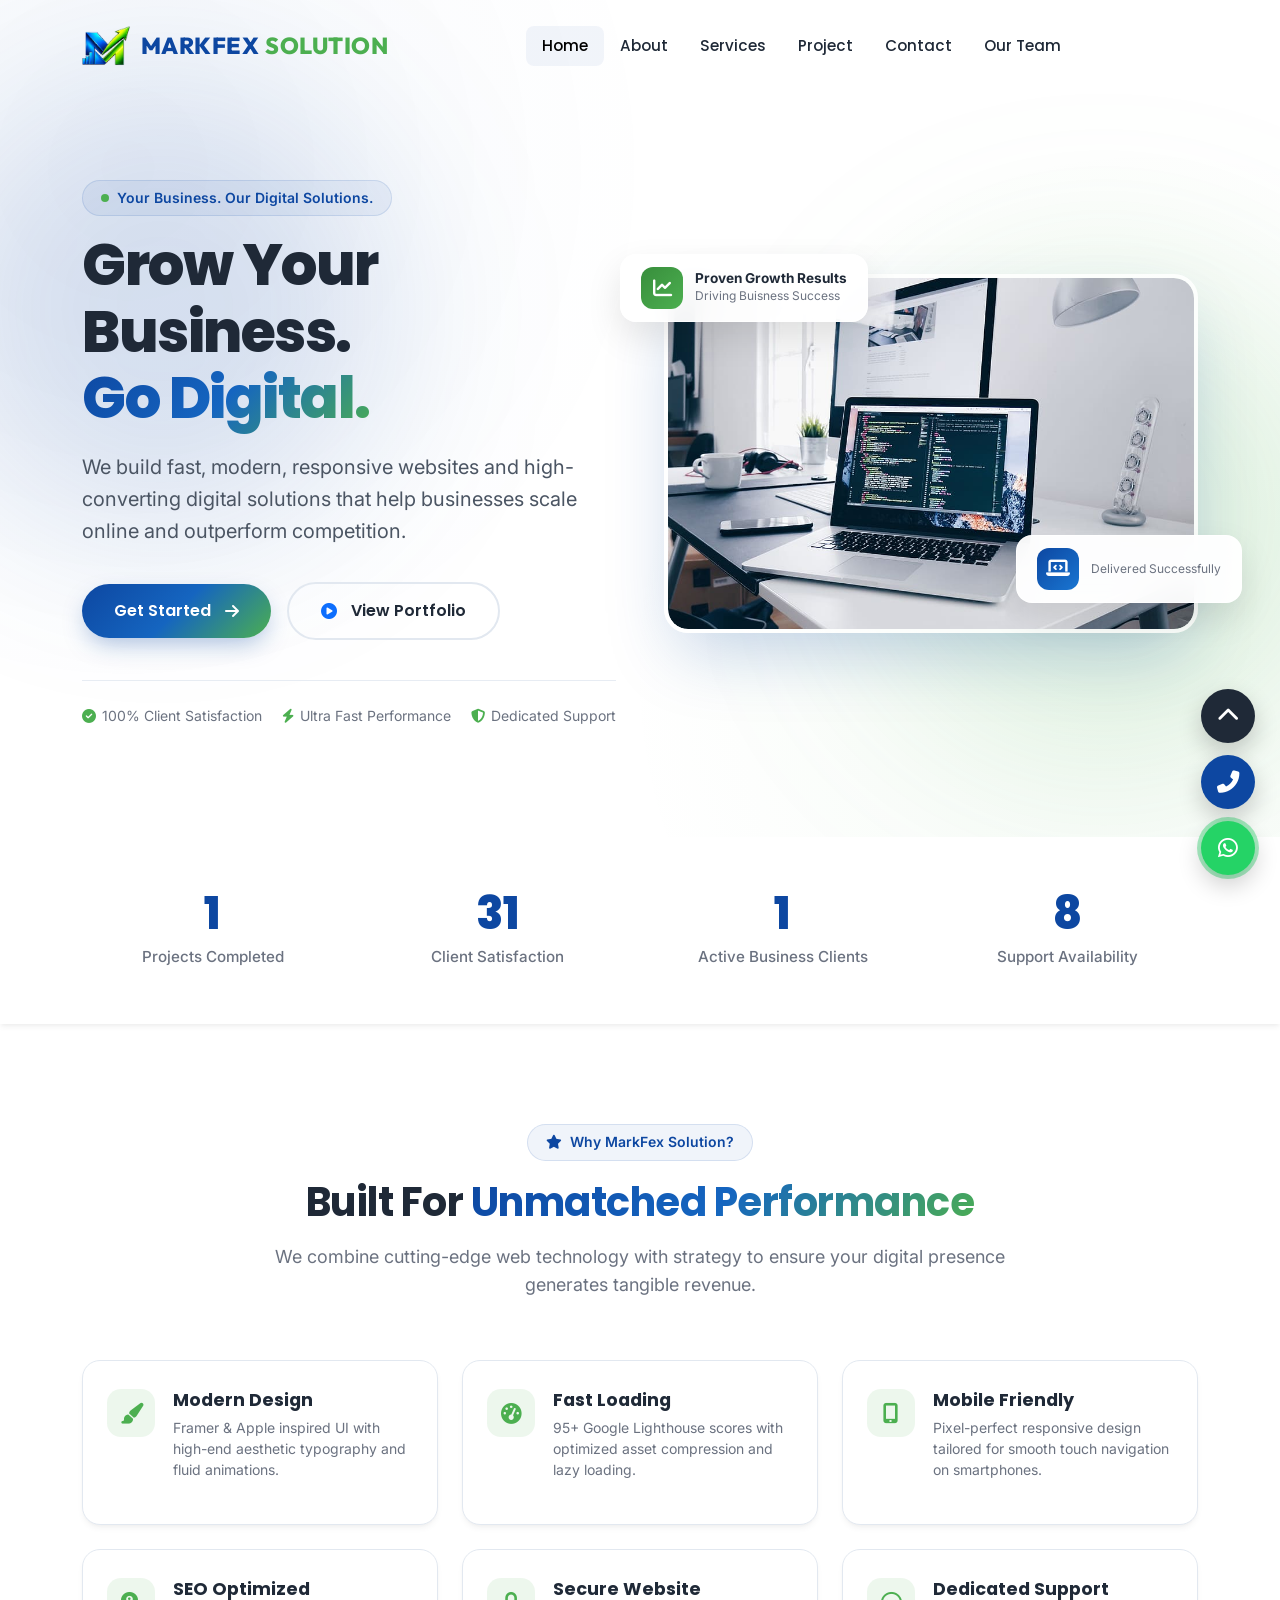
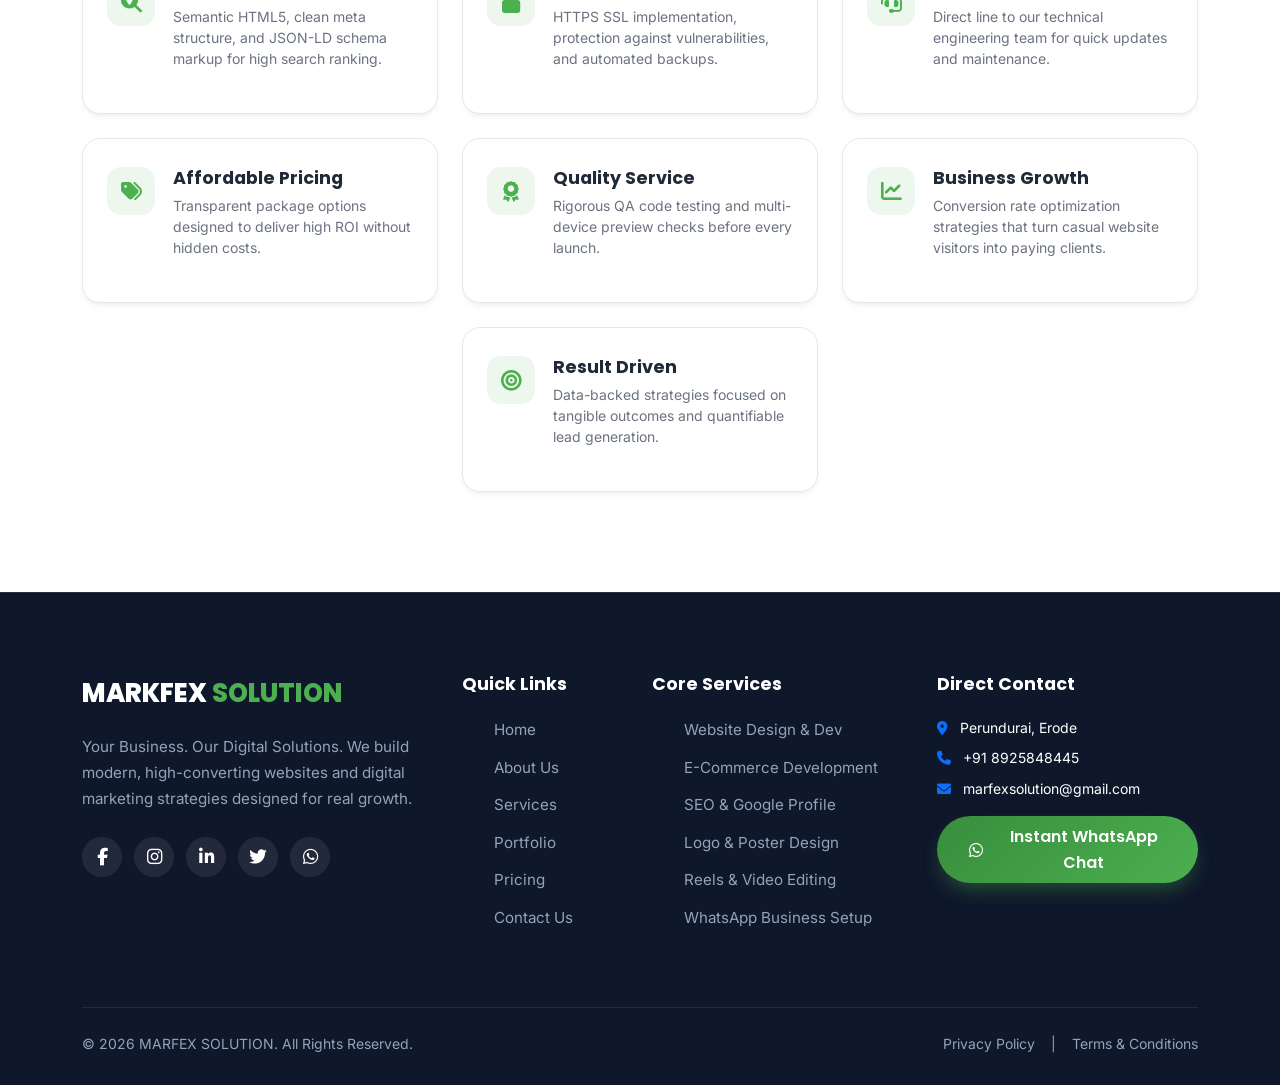
==== index.html @ 76008914 "Update website" ====
<!DOCTYPE html>
<html lang="en">

<head>
  <meta charset="UTF-8">
  <meta name="viewport" content="width=device-width, initial-scale=1.0">
  <title>MARKFEX SOLUTION | Modern Digital Agency & Software Solutions</title>
  <meta name="description"
    content="MARFEX SOLUTION - We build fast, modern, responsive websites, mobile applications, SEO & branding strategies that help businesses grow online.">
  <meta name="keywords"
    content="MARFEX SOLUTION, Digital Agency, Web Design, Web Development, SEO Optimization, Graphic Design, E-Commerce Development">

  <!-- Schema Markup (JSON-LD) -->
  <script type="application/ld+json">
  {
    "@context": "https://schema.org",
    "@type": "ProfessionalService",
    "name": "MARFEX SOLUTION",
    "image": "assets/images/logo.png",
    "@id": "",
    "url": "https://marfexsolution.com",
    "telephone": "+918925848445",
    "priceRange": "$$",
    "address": {
      "@type": "PostalAddress",
      "streetAddress": "Perundurai",
      "addressLocality": "Erode",
      "addressCountry": "IN"
    },
    "openingHoursSpecification": {
      "@type": "OpeningHoursSpecification",
      "dayOfWeek": [
        "Monday", "Tuesday", "Wednesday", "Thursday", "Friday", "Saturday"
      ],
      "opens": "09:00",
      "closes": "19:00"
    },
    "sameAs": [
      "https://facebook.com",
      "https://instagram.com",
      "https://linkedin.com",
      "https://twitter.com"
    ]
  }
  </script>

  <!-- Google Fonts (Poppins & Inter) -->
  <link rel="preconnect" href="https://fonts.googleapis.com">
  <link rel="preconnect" href="https://fonts.gstatic.com" crossorigin>
  <link
    href="https://fonts.googleapis.com/css2?family=Inter:wght@300;400;500;600;700&family=Outfit:wght@500;600;700;800&family=Poppins:wght@500;600;700;800&display=swap"
    rel="stylesheet">

  <!-- Bootstrap 5 CSS -->
  <link href="https://cdn.jsdelivr.net/npm/bootstrap@5.3.2/dist/css/bootstrap.min.css" rel="stylesheet">

  <!-- FontAwesome Icons -->
  <link rel="stylesheet" href="https://cdnjs.cloudflare.com/ajax/libs/font-awesome/6.4.2/css/all.min.css">

  <!-- AOS (Animate On Scroll) CSS -->
  <link href="https://unpkg.com/aos@2.3.1/dist/aos.css" rel="stylesheet">

  <!-- Swiper.js CSS -->
  <link rel="stylesheet" href="https://cdn.jsdelivr.net/npm/swiper@10/swiper-bundle.min.css">

  <!-- Custom Stylesheet -->
  <link rel="stylesheet" href="css/style.css">
</head>

<body>

  <!-- ==================== Page Loading Animation ==================== -->
  <div id="page-loader">
    <div class="loader-orbit orbit-one"></div>
    <div class="loader-orbit orbit-two"></div>
    <div class="loader-center">
      <div class="loader-logo">MARKFEX <span>SOLUTION</span></div>
      <div class="loader-line"></div>
      <p>Building Digital Experiences</p>
    </div>
  </div>

  <!-- ==================== Sticky Navigation Header ==================== -->
  <header class="header-navbar">  
    <div class="container">
      <nav class="navbar navbar-expand-lg navbar-light p-0">
        <a class="navbar-brand" href="index.html">
          <img src="assets/images/logo text.png" alt="MARFEX SOLUTION Logo" class="logo-icon">
                    <span class="brand-text"><span class="brand-marfex">MARKFEX</span> <span class="brand-solution">SOLUTION</span></span>

        </a>

        <button class="navbar-toggler" type="button" data-bs-toggle="collapse" data-bs-target="#navbarContent"
          aria-controls="navbarContent" aria-expanded="false" aria-label="Toggle navigation">
          <div class="navbar-toggler-icon">
            <span></span>
            <span></span>
            <span></span>
          </div>
        </button>

        <div class="collapse navbar-collapse" id="navbarContent">
          <ul class="navbar-nav mx-auto mb-2 mb-lg-0">
            <li class="nav-item"><a class="nav-link active" href="index.html">Home</a></li>
            <li class="nav-item"><a class="nav-link" href="about.html">About</a></li>
            <li class="nav-item"><a class="nav-link" href="services.html">Services</a></li>
            <li class="nav-item"><a class="nav-link" href="Project.html">Project</a></li>
            <li class="nav-item"><a class="nav-link" href="contact.html">Contact</a></li>
            <li class="nav-item"><a class="nav-link" href="team.html">Our Team</a></li>

          </ul>

          
        </div>
      </nav>
    </div>
  </header>

  <!-- ==================== Hero Section ==================== -->
  <section class="hero-section" id="hero">
    <div class="hero-bg-blobs">
      <div class="blob-1"></div>
      <div class="blob-2"></div>
    </div>

    <div class="container">
      <div class="row align-items-center g-5">
        <div class="col-lg-6 hero-content" data-aos="fade-right">
          <div class="badge-pill">
            <span class="pulse-dot"></span>
            Your Business. Our Digital Solutions.
          </div>
          <h1 class="hero-headline">
            Grow Your Business. <br><span class="text-gradient">Go Digital.</span>
          </h1>
          <p class="hero-subtext">
            We build fast, modern, responsive websites and high-converting digital solutions that help businesses scale
            online and outperform competition.
          </p>

          <div class="hero-cta-group">
            <a href="contact.html" class="btn-custom btn-primary-gradient">
              Get Started <i class="fas fa-arrow-right ms-1"></i>
            </a>
            <a href="Project.html" class="btn-custom btn-outline-custom">
              <i class="fas fa-play-circle text-primary me-1"></i> View Portfolio
            </a>
          </div>

          <div class="hero-trust-badges">
            <div class="trust-item">
              <i class="fas fa-check-circle"></i> 100% Client Satisfaction
            </div>
            <div class="trust-item">
              <i class="fas fa-bolt"></i> Ultra Fast Performance
            </div>
            <div class="trust-item">
              <i class="fas fa-shield-alt"></i> Dedicated Support
            </div>
          </div>
        </div>

        <div class="col-lg-6 hero-mockup-wrapper" data-aos="fade-left" data-aos-delay="200">
          <div class="hero-mockup-container">
            <img src="assets/images/hero.jpg" alt="">
          </div>  

          <!-- Floating Badges -->
          <div class="floating-card-badge floating-badge-1">
            <div class="badge-icon-box green">
              <i class="fas fa-chart-line"></i>
            </div>
            <div>
              <div class="badge-text-title">Proven Growth Results</div>
              <div class="badge-text-sub">Driving Buisness Success</div>
            </div>
          </div>

          <div class="floating-card-badge floating-badge-2">
            <div class="badge-icon-box blue">
              <i class="fas fa-laptop-code"></i>
            </div>
            <div>
              <div class="badge-text-sub">Delivered Successfully</div>
            </div>
          </div>
        </div>
      </div>
    </div>


  </section>

  <!-- ==================== Stat Counters Bar ==================== -->
  <section class="stats-banner-section" id="stats">
    <div class="container">
      <div class="row g-4">
        <div class="col-6 col-md-3">
          <div class="stat-box">
            <div class="stat-number counter-number" data-target="2" data-suffix="+">0</div>
            <div class="stat-label">Projects Completed</div>
          </div>
        </div>
        <div class="col-6 col-md-3">
          <div class="stat-box">
            <div class="stat-number counter-number" data-target="100" data-suffix="%">0</div>
            <div class="stat-label">Client Satisfaction</div>
          </div>
        </div>
        <div class="col-6 col-md-3">
          <div class="stat-box">
            <div class="stat-number counter-number" data-target="2" data-suffix="+">0</div>
            <div class="stat-label">Active Business Clients</div>
          </div>
        </div>
        <div class="col-6 col-md-3">
          <div class="stat-box">
            <div class="stat-number counter-number" data-target="24" data-suffix="/7">0</div>
            <div class="stat-label">Support Availability</div>
          </div>
        </div>
      </div>
    </div>
  </section>

  <!-- ==================== Why Choose Us Section ==================== -->
  <section class="section-padding" id="why-choose-us">
    <div class="container">
      <div class="section-title-wrapper" data-aos="fade-up">
        <div class="badge-pill"><i class="fas fa-star"></i> Why MarkFex Solution?</div>
        <h2 class="section-heading">Built For <span class="text-gradient">Unmatched Performance</span></h2>
        <p class="section-subheading">We combine cutting-edge web technology with strategy to ensure your digital
          presence generates tangible revenue.</p>
      </div>

      <div class="row g-4">
        <!-- Feature 1 -->
        <div class="col-md-6 col-lg-4" data-aos="fade-up">
          <div class="feature-card">
            <div class="feature-icon"><i class="fas fa-paint-brush"></i></div>
            <div>
              <h4 class="feature-title">Modern Design</h4>
              <p class="feature-desc">Framer & Apple inspired UI with high-end aesthetic typography and fluid
                animations.</p>
            </div>
          </div>
        </div>

        <!-- Feature 2 -->
        <div class="col-md-6 col-lg-4" data-aos="fade-up" data-aos-delay="50">
          <div class="feature-card">
            <div class="feature-icon"><i class="fas fa-tachometer-alt"></i></div>
            <div>
              <h4 class="feature-title">Fast Loading</h4>
              <p class="feature-desc">95+ Google Lighthouse scores with optimized asset compression and lazy loading.
              </p>
            </div>
          </div>
        </div>

        <!-- Feature 3 -->
        <div class="col-md-6 col-lg-4" data-aos="fade-up" data-aos-delay="100">
          <div class="feature-card">
            <div class="feature-icon"><i class="fas fa-mobile-alt"></i></div>
            <div>
              <h4 class="feature-title">Mobile Friendly</h4>
              <p class="feature-desc">Pixel-perfect responsive design tailored for smooth touch navigation on
                smartphones.</p>
            </div>
          </div>
        </div>

        <!-- Feature 4 -->
        <div class="col-md-6 col-lg-4" data-aos="fade-up">
          <div class="feature-card">
            <div class="feature-icon"><i class="fas fa-search-location"></i></div>
            <div>
              <h4 class="feature-title">SEO Optimized</h4>
              <p class="feature-desc">Semantic HTML5, clean meta structure, and JSON-LD schema markup for high search
                ranking.</p>
            </div>
          </div>
        </div>

        <!-- Feature 5 -->
        <div class="col-md-6 col-lg-4" data-aos="fade-up" data-aos-delay="50">
          <div class="feature-card">
            <div class="feature-icon"><i class="fas fa-lock"></i></div>
            <div>
              <h4 class="feature-title">Secure Website</h4>
              <p class="feature-desc">HTTPS SSL implementation, protection against vulnerabilities, and automated
                backups.</p>
            </div>
          </div>
        </div>

        <!-- Feature 6 -->
        <div class="col-md-6 col-lg-4" data-aos="fade-up" data-aos-delay="100">
          <div class="feature-card">
            <div class="feature-icon"><i class="fas fa-headset"></i></div>
            <div>
              <h4 class="feature-title">Dedicated Support</h4>
              <p class="feature-desc">Direct line to our technical engineering team for quick updates and maintenance.
              </p>
            </div>
          </div>
        </div>

        <!-- Feature 7 -->
        <div class="col-md-6 col-lg-4" data-aos="fade-up">
          <div class="feature-card">
            <div class="feature-icon"><i class="fas fa-tags"></i></div>
            <div>
              <h4 class="feature-title">Affordable Pricing</h4>
              <p class="feature-desc">Transparent package options designed to deliver high ROI without hidden costs.</p>
            </div>
          </div>
        </div>

        <!-- Feature 8 -->
        <div class="col-md-6 col-lg-4" data-aos="fade-up" data-aos-delay="50">
          <div class="feature-card">
            <div class="feature-icon"><i class="fas fa-award"></i></div>
            <div>
              <h4 class="feature-title">Quality Service</h4>
              <p class="feature-desc">Rigorous QA code testing and multi-device preview checks before every launch.</p>
            </div>
          </div>
        </div>

        <!-- Feature 9 -->
        <div class="col-md-6 col-lg-4" data-aos="fade-up" data-aos-delay="100">
          <div class="feature-card">
            <div class="feature-icon"><i class="fas fa-chart-line"></i></div>
            <div>
              <h4 class="feature-title">Business Growth</h4>
              <p class="feature-desc">Conversion rate optimization strategies that turn casual website visitors into
                paying clients.</p>
            </div>
          </div>
        </div>

        <!-- Feature 10 -->
        <div class="col-md-6 col-lg-4 mx-auto" data-aos="fade-up">
          <div class="feature-card">
            <div class="feature-icon"><i class="fas fa-bullseye"></i></div>
            <div>
              <h4 class="feature-title">Result Driven</h4>
              <p class="feature-desc">Data-backed strategies focused on tangible outcomes and quantifiable lead
                generation.</p>
            </div>
          </div>
        </div>
      </div>
    </div>
  </section>

  

   
    </div>
  </section>

  <!-- ==================== Footer ==================== -->
  <footer class="footer-section">
    <div class="container">
      <div class="row g-4">
        <!-- Col 1 -->
        <div class="col-lg-4">
          <div class="footer-brand">
            <div class="footer-brand-title">MARKFEX <span>SOLUTION</span></div>
          </div>
          <p class="footer-text">Your Business. Our Digital Solutions. We build modern, high-converting websites and
            digital marketing strategies designed for real growth.</p>
          <div class="social-links">
            <a href="#" class="social-btn"><i class="fab fa-facebook-f"></i></a>
            <a href="#" class="social-btn"><i class="fab fa-instagram"></i></a>
            <a href="#" class="social-btn"><i class="fab fa-linkedin-in"></i></a>
            <a href="#" class="social-btn"><i class="fab fa-twitter"></i></a>
            <a href="javascript:void(0)" onclick="sendWhatsAppMessage()" class="social-btn"><i
                class="fab fa-whatsapp"></i></a>
          </div>
        </div>

        <!-- Col 2 -->
        <div class="col-6 col-lg-2">
          <h4 class="footer-heading">Quick Links</h4>
          <ul class="footer-links-list">
            <li><a href="index.html">Home</a></li>
            <li><a href="about.html">About Us</a></li>
            <li><a href="services.html">Services</a></li>
            <li><a href="portfolio.html">Portfolio</a></li>
            <li><a href="pricing.html">Pricing</a></li>
            <li><a href="contact.html">Contact Us</a></li>
          </ul>
        </div>

        <!-- Col 3 -->
        <div class="col-6 col-lg-3">
          <h4 class="footer-heading">Core Services</h4>
          <ul class="footer-links-list">
            <li><a href="services.html">Website Design & Dev</a></li>
            <li><a href="services.html">E-Commerce Development</a></li>
            <li><a href="services.html">SEO & Google Profile</a></li>
            <li><a href="services.html">Logo & Poster Design</a></li>
            <li><a href="services.html">Reels & Video Editing</a></li>
            <li><a href="services.html">WhatsApp Business Setup</a></li>
          </ul>
        </div>

        <!-- Col 4 -->
        <div class="col-lg-3">
          <h4 class="footer-heading">Direct Contact</h4>
          <p class="small text-white mb-2"><i class="fas fa-map-marker-alt text-primary me-2"></i> Perundurai, Erode</p>
          <p class="small text-white mb-2"><i class="fas fa-phone text-primary me-2"></i> +91 8925848445</p>
          <p class="small text-white mb-3"><i class="fas fa-envelope text-primary me-2"></i> marfexsolution@gmail.com</p>
          <button onclick="sendWhatsAppMessage()" class="btn-custom btn-whatsapp w-100 py-2 font-size-sm">
            <i class="fab fa-whatsapp me-2"></i> Instant WhatsApp Chat
          </button>
        </div>
      </div>

      <div class="footer-bottom">
        <div>&copy; 2026 MARFEX SOLUTION. All Rights Reserved.</div>
        <div class="d-flex gap-3">
          <a href="privacy.html">Privacy Policy</a>
          <span>|</span>
          <a href="terms.html">Terms & Conditions</a>
        </div>
      </div>
    </div>
  </footer>

  <!-- ==================== Floating Action Widgets ==================== -->
  <div class="floating-widgets">
    <!-- Scroll to top -->
    <div class="float-btn scroll-top-btn" id="scrollTopBtn" title="Scroll to Top">
      <i class="fas fa-chevron-up"></i>
    </div>
    <!-- Direct Call -->
    <a href="tel:+918925848445" class="float-btn float-btn-call" title="Call Us Directly">
      <i class="fas fa-phone-alt"></i>
    </a>
    <!-- WhatsApp Floating Button -->
    <div onclick="sendWhatsAppMessage()" class="float-btn float-btn-whatsapp" title="Chat on WhatsApp">
      <i class="fab fa-whatsapp"></i>
    </div>
  </div>

  <!-- Scripts -->
  <script src="https://cdn.jsdelivr.net/npm/bootstrap@5.3.2/dist/js/bootstrap.bundle.min.js"></script>
  <script src="https://unpkg.com/aos@2.3.1/dist/aos.js"></script>
  <script src="https://cdn.jsdelivr.net/npm/swiper@10/swiper-bundle.min.js"></script>
  <script src="js/main.js"></script>
</body>

</html>
---- css/style.css ----
/* ==========================================================================
   MARFEX SOLUTION - Modern Digital Agency Stylesheet
   Inspired by Apple + Stripe + Framer Design Aesthetics
   ========================================================================== */

/* --------------------------------------------------------------------------
   1. Design System & CSS Variables
   -------------------------------------------------------------------------- */
:root {
  --primary-blue: #0D47A1;
  --secondary-blue: #1565C0;
  --primary-green: #4CAF50;
  --dark-text: #1F2937;
  --body-text: #4B5563;
  --light-text: #6B7280;
  --bg-white: #FFFFFF;
  --bg-light: #F8FAFC;
  --bg-card: #FFFFFF;
  --border-color: #E2E8F0;
  
  /* Gradients */
  --primary-gradient: linear-gradient(135deg, #0D47A1 0%, #1565C0 50%, #4CAF50 100%);
  --green-gradient: linear-gradient(135deg, #388E3C 0%, #4CAF50 100%);
  --blue-gradient: linear-gradient(135deg, #0D47A1 0%, #1976D2 100%);
  --hero-glow-1: rgba(13, 71, 161, 0.15);
  --hero-glow-2: rgba(76, 175, 80, 0.15);

  /* Shadows */
  --shadow-sm: 0 4px 6px -1px rgba(0, 0, 0, 0.05), 0 2px 4px -1px rgba(0, 0, 0, 0.03);
  --shadow-md: 0 10px 25px -5px rgba(13, 71, 161, 0.08), 0 8px 10px -6px rgba(0, 0, 0, 0.04);
  --shadow-lg: 0 20px 40px -15px rgba(13, 71, 161, 0.12);
  --shadow-hover: 0 25px 50px -12px rgba(13, 71, 161, 0.22);
  --shadow-glow: 0 0 30px rgba(76, 175, 80, 0.3);

  /* Typography */
  --font-heading: 'Poppins', sans-serif;
  --font-body: 'Inter', sans-serif;

  /* Transitions */
  --transition-fast: 0.2s cubic-bezier(0.4, 0, 0.2, 1);
  --transition-normal: 0.35s cubic-bezier(0.16, 1, 0.3, 1);
  --transition-bounce: 0.5s cubic-bezier(0.68, -0.6, 0.32, 1.6);
}

/* --------------------------------------------------------------------------
   2. Reset & General Setup
   -------------------------------------------------------------------------- */
*, *::before, *::after {
  box-sizing: border-box;
  margin: 0;
  padding: 0;
}

html {
  scroll-behavior: smooth;
  font-size: 16px;
  overflow-x: hidden;
}

body {
  font-family: var(--font-body);
  color: var(--body-text);
  background-color: var(--bg-white);
  line-height: 1.6;
  -webkit-font-smoothing: antialiased;
  -moz-osx-font-smoothing: grayscale;
  overflow-x: hidden;
}

h1, h2, h3, h4, h5, h6 {
  font-family: var(--font-heading);
  color: var(--dark-text);
  font-weight: 700;
  line-height: 1.25;
}

a {
  text-decoration: none;
  color: inherit;
  transition: var(--transition-fast);
}

ul {
  list-style: none;
}

img {
  max-width: 100%;
  height: auto;
  display: block;
}

/* Custom Scrollbar */
::-webkit-scrollbar {
  width: 10px;
}
::-webkit-scrollbar-track {
  background: #F1F5F9;
}
::-webkit-scrollbar-thumb {
  background: #CBD5E1;
  border-radius: 5px;
}
::-webkit-scrollbar-thumb:hover {
  background: var(--secondary-blue);
}

/* Selection */
::selection {
  background-color: rgba(76, 175, 80, 0.25);
  color: var(--primary-blue);
}

/* --------------------------------------------------------------------------
   3. Page Loader Screen
   -------------------------------------------------------------------------- */
#page-loader {
  position: fixed;
  inset: 0;
  background: #FFFFFF;
  z-index: 999999;
  display: flex;
  flex-direction: column;
  align-items: center;
  justify-content: center;
  transition: opacity 0.5s ease, visibility 0.5s ease;
  animation: loaderAutoHide 0.5s ease 0.9s forwards;
}

#page-loader.loaded {
  opacity: 0;
  visibility: hidden;
  pointer-events: none;
}

#page-loader .loader-center {
  position: relative;
  z-index: 3;
  text-align: center;
}

#page-loader .loader-logo {
  font-family: "Outfit", sans-serif;
  font-size: 32px;
  font-weight: 800;
  letter-spacing: -1px;
  margin-top: 0;
  color: var(--primary-blue);
  background: none;
  -webkit-text-fill-color: initial;
}

#page-loader .loader-logo span {
  margin-left: 7px;
  color: var(--primary-green);
}

#page-loader .loader-line {
  width: 150px;
  height: 3px;
  margin: 18px auto;
  background: linear-gradient(90deg, #16a765, #2563eb, #16a765);
  animation: loaderLine 1.5s infinite;
}

#page-loader .loader-center p {
  margin: 0;
  font-size: 12px;
  color: #667085;
  letter-spacing: 2px;
  text-transform: uppercase;
}

#page-loader .loader-orbit {
  position: absolute;
  border: 1px solid rgba(22, 167, 101, 0.15);
  border-radius: 50%;
}

#page-loader .orbit-one {
  width: 300px;
  height: 300px;
  animation: orbit 8s linear infinite;
}

#page-loader .orbit-two {
  width: 450px;
  height: 450px;
  border-color: rgba(37, 99, 235, 0.1);
  animation: orbit 12s linear infinite reverse;
}

@keyframes loaderLine {
  0%, 100% { transform: scaleX(0); }
  50% { transform: scaleX(1); }
}

@keyframes orbit {
  from { transform: rotate(0deg); }
  to { transform: rotate(360deg); }
}

@keyframes loaderAutoHide {
  from { opacity: 1; visibility: visible; }
  to { opacity: 0; visibility: hidden; pointer-events: none; }
}

.loader-spinner {
  width: 60px;
  height: 60px;
  border: 4px solid rgba(13, 71, 161, 0.1);
  border-left-color: var(--primary-blue);
  border-right-color: var(--primary-green);
  border-radius: 50%;
  animation: spin 1s linear infinite;
}

.loader-logo {
  font-family: var(--font-heading);
  font-weight: 800;
  font-size: 1.5rem;
  margin-top: 15px;
  background: var(--primary-gradient);
  -webkit-background-clip: text;
  -webkit-text-fill-color: transparent;
  letter-spacing: 1px;
}

@keyframes spin {
  to { transform: rotate(360deg); }
}

/* --------------------------------------------------------------------------
   4. Typography & Utility Classes
   -------------------------------------------------------------------------- */
.text-gradient {
  background: var(--primary-gradient);
  -webkit-background-clip: text;
  -webkit-text-fill-color: transparent;
}

.bg-gradient-primary {
  background: var(--primary-gradient);
}

.bg-gradient-green {
  background: var(--green-gradient);
}

.bg-light-gray {
  background-color: var(--bg-light);
}

.section-padding {
  padding: 100px 0;
}

.section-title-wrapper {
  text-align: center;
  max-width: 750px;
  margin: 0 auto 60px auto;
}

.badge-pill {
  display: inline-flex;
  align-items: center;
  gap: 8px;
  padding: 6px 18px;
  border-radius: 50px;
  font-size: 0.875rem;
  font-weight: 600;
  background: rgba(13, 71, 161, 0.06);
  color: var(--primary-blue);
  border: 1px solid rgba(13, 71, 161, 0.12);
  margin-bottom: 16px;
}

.badge-pill .pulse-dot {
  width: 8px;
  height: 8px;
  background-color: var(--primary-green);
  border-radius: 50%;
  box-shadow: 0 0 0 0 rgba(76, 175, 80, 0.7);
  animation: pulseDot 1.8s infinite;
}

@keyframes pulseDot {
  0% { transform: scale(0.95); box-shadow: 0 0 0 0 rgba(76, 175, 80, 0.7); }
  70% { transform: scale(1); box-shadow: 0 0 0 8px rgba(76, 175, 80, 0); }
  100% { transform: scale(0.95); box-shadow: 0 0 0 0 rgba(76, 175, 80, 0); }
}

.section-heading {
  font-size: 2.5rem;
  letter-spacing: -0.5px;
  margin-bottom: 16px;
}

@media (max-width: 768px) {
  .section-heading {
    font-size: 2rem;
  }
  .section-padding {
    padding: 65px 0;
  }
}

.section-subheading {
  font-size: 1.125rem;
  color: var(--light-text);
  font-weight: 400;
}

/* Glassmorphic Card */
.glass-card {
  background: rgba(255, 255, 255, 0.85);
  backdrop-filter: blur(16px);
  -webkit-backdrop-filter: blur(16px);
  border: 1px solid rgba(255, 255, 255, 0.6);
  border-radius: 20px;
  box-shadow: var(--shadow-md);
}

/* Buttons System */
.btn-custom {
  display: inline-flex;
  align-items: center;
  justify-content: center;
  gap: 10px;
  padding: 14px 32px;
  border-radius: 50px;
  font-family: var(--font-heading);
  font-weight: 600;
  font-size: 1rem;
  cursor: pointer;
  border: none;
  outline: none;
  transition: var(--transition-normal);
  position: relative;
  overflow: hidden;
  z-index: 1;
}

.btn-primary-gradient {
  background: var(--primary-gradient);
  color: #FFFFFF;
  box-shadow: 0 10px 25px -5px rgba(13, 71, 161, 0.35);
}

.btn-primary-gradient:hover {
  color: #FFFFFF;
  transform: translateY(-3px);
  box-shadow: 0 15px 35px -5px rgba(13, 71, 161, 0.45);
}

.btn-outline-custom {
  background: transparent;
  color: var(--dark-text);
  border: 2px solid var(--border-color);
}

.btn-outline-custom:hover {
  border-color: var(--primary-blue);
  color: var(--primary-blue);
  transform: translateY(-3px);
  background: rgba(13, 71, 161, 0.03);
}

.btn-whatsapp {
  background: var(--green-gradient);
  color: #FFFFFF;
  box-shadow: 0 10px 20px -5px rgba(76, 175, 80, 0.4);
}

.btn-whatsapp:hover {
  color: #FFFFFF;
  transform: translateY(-3px);
  box-shadow: 0 15px 30px -5px rgba(76, 175, 80, 0.5);
}

/* --------------------------------------------------------------------------
   5. Header & Navigation
   -------------------------------------------------------------------------- */
.header-navbar {
  position: fixed;
  top: 0;
  left: 0;
  right: 0;
  z-index: 1000;
  padding: 20px 0;
  transition: all 0.4s ease;
}

.header-navbar.scrolled {
  padding: 12px 0;
  background: rgba(255, 255, 255, 0.92);
  backdrop-filter: blur(20px);
  -webkit-backdrop-filter: blur(20px);
  box-shadow: 0 10px 30px -10px rgba(0, 0, 0, 0.08);
  border-bottom: 1px solid rgba(226, 232, 240, 0.8);
}

.navbar-brand {
  display: inline-flex;
  align-items: center;
  gap: 10px;
  text-decoration: none;
}

.navbar-brand .logo-icon {
  height: 42px;
  width: auto;
  object-fit: contain;
  display: block;
}

.navbar-brand .logo-text {
  height: 28px;
  width: auto;
  max-width: 240px;
  object-fit: contain;
  display: block;
}

.navbar-brand img {
  height: 40px;
  width: auto;
  object-fit: contain;
}

.brand-text {
  font-family: 'Outfit', sans-serif;
  font-weight: 800;
  font-size: 1.45rem;
  color: var(--primary-blue);
  letter-spacing: 0.5px;
  display: inline-flex;
  align-items: center;
  gap: 6px;
}

.brand-text img {
  height: 28px;
  width: auto;
  object-fit: contain;
}

.brand-marfex {
  color: var(--primary-blue);
}

.brand-solution {
  color: var(--primary-green);
}

.nav-link {
  font-family: var(--font-heading);
  font-weight: 500;
  font-size: 0.95rem;
  color: var(--dark-text);
  padding: 8px 16px !important;
  border-radius: 8px;
  transition: var(--transition-fast);
}

.nav-link:hover, .nav-link.active {
  color: var(--primary-blue);
  background: rgba(13, 71, 161, 0.05);
}

.nav-whatsapp-btn {
  padding: 10px 22px;
  font-size: 0.9rem;
}

/* Mobile Toggler Styling */
.navbar-toggler {
  border: none;
  padding: 6px;
  border-radius: 8px;
  box-shadow: none !important;
}

.navbar-toggler:focus {
  outline: none;
}

.navbar-toggler-icon {
  width: 28px;
  height: 20px;
  position: relative;
  display: inline-block;
}

.navbar-toggler-icon span {
  position: absolute;
  height: 3px;
  width: 100%;
  background: var(--dark-text);
  border-radius: 3px;
  transition: 0.3s;
}

.navbar-toggler-icon span:nth-child(1) { top: 0; }
.navbar-toggler-icon span:nth-child(2) { top: 8.5px; }
.navbar-toggler-icon span:nth-child(3) { top: 17px; }

/* --------------------------------------------------------------------------
   6. Hero Section
   -------------------------------------------------------------------------- */
.hero-section {
  position: relative;
  padding: 180px 0 110px 0;
  overflow: hidden;
  background: radial-gradient(circle at 10% 20%, rgba(13, 71, 161, 0.04) 0%, transparent 40%),
              radial-gradient(circle at 90% 80%, rgba(76, 175, 80, 0.05) 0%, transparent 40%);
}

.hero-bg-blobs {
  position: absolute;
  inset: 0;
  pointer-events: none;
  z-index: 0;
}

.blob-1 {
  position: absolute;
  top: 10%;
  left: -5%;
  width: 450px;
  height: 450px;
  background: var(--hero-glow-1);
  filter: blur(90px);
  border-radius: 50%;
  animation: floatBlob 10s infinite ease-in-out alternate;
}

.blob-2 {
  position: absolute;
  bottom: 10%;
  right: -5%;
  width: 480px;
  height: 480px;
  background: var(--hero-glow-2);
  filter: blur(95px);
  border-radius: 50%;
  animation: floatBlob 12s infinite ease-in-out alternate-reverse;
}

@keyframes floatBlob {
  0% { transform: translate(0, 0) scale(1); }
  100% { transform: translate(40px, 30px) scale(1.1); }
}

.hero-content {
  position: relative;
  z-index: 2;
}

.hero-headline {
  font-size: 3.6rem;
  font-weight: 800;
  letter-spacing: -1.5px;
  line-height: 1.15;
  margin-bottom: 20px;
}

@media (max-width: 991px) {
  .hero-headline {
    font-size: 2.8rem;
  }
}

@media (max-width: 576px) {
  .hero-headline {
    font-size: 2.2rem;
  }
}

.hero-subtext {
  font-size: 1.25rem;
  color: var(--body-text);
  margin-bottom: 35px;
  max-width: 540px;
}

.hero-cta-group {
  display: flex;
  align-items: center;
  gap: 16px;
  flex-wrap: wrap;
  margin-bottom: 40px;
}

.hero-trust-badges {
  display: flex;
  align-items: center;
  gap: 20px;
  font-size: 0.875rem;
  color: var(--light-text);
  border-top: 1px solid rgba(226, 232, 240, 0.8);
  padding-top: 24px;
}

.trust-item {
  display: flex;
  align-items: center;
  gap: 6px;
}

.trust-item i {
  color: var(--primary-green);
}

/* Hero Right Side Graphic */
.hero-mockup-wrapper {
  position: relative;
  z-index: 2;
}

.hero-mockup-container {
  position: relative;
  border-radius: 24px;
  overflow: hidden;
  box-shadow: 0 30px 70px -15px rgba(13, 71, 161, 0.25);
  border: 4px solid rgba(255, 255, 255, 0.8);
  transition: transform 0.5s ease;
}

.hero-mockup-container:hover {
  transform: translateY(-8px) scale(1.01);
}

.hero-mockup-container img {
  width: 100%;
  border-radius: 20px;
}

/* Hero Floating Badges */
.floating-card-badge {
  position: absolute;
  background: rgba(255, 255, 255, 0.95);
  backdrop-filter: blur(12px);
  padding: 12px 20px;
  border-radius: 16px;
  box-shadow: 0 15px 35px rgba(0, 0, 0, 0.1);
  border: 1px solid rgba(255, 255, 255, 0.8);
  display: flex;
  align-items: center;
  gap: 12px;
  z-index: 4;
  animation: floatBadge 6s infinite ease-in-out;
}

.floating-badge-1 {
  top: -20px;
  left: -20px;
}

.floating-badge-2 {
  bottom: 30px;
  right: -20px;
  animation-delay: 3s;
}

@keyframes floatBadge {
  0%, 100% { transform: translateY(0); }
  50% { transform: translateY(-10px); }
}

.badge-icon-box {
  width: 42px;
  height: 42px;
  border-radius: 12px;
  display: flex;
  align-items: center;
  justify-content: center;
  font-size: 1.2rem;
  color: #FFFFFF;
}

.badge-icon-box.green { background: var(--green-gradient); }
.badge-icon-box.blue { background: var(--blue-gradient); }

.badge-text-title {
  font-size: 0.85rem;
  font-weight: 700;
  color: var(--dark-text);
  line-height: 1.1;
}

.badge-text-sub {
  font-size: 0.75rem;
  color: var(--light-text);
}

.scroll-indicator {
  position: absolute;
  bottom: 20px;
  left: 50%;
  transform: translateX(-50%);
  display: flex;
  flex-direction: column;
  align-items: center;
  gap: 8px;
  font-size: 0.75rem;
  letter-spacing: 1px;
  text-transform: uppercase;
  color: var(--light-text);
  opacity: 0.8;
  transition: opacity 0.3s;
}

.scroll-indicator:hover {
  opacity: 1;
}

.scroll-mouse {
  width: 24px;
  height: 38px;
  border: 2px solid var(--light-text);
  border-radius: 15px;
  position: relative;
}

.scroll-wheel {
  width: 4px;
  height: 8px;
  background-color: var(--primary-blue);
  border-radius: 2px;
  position: absolute;
  top: 6px;
  left: 50%;
  transform: translateX(-50%);
  animation: scrollWheel 2s infinite;
}

@keyframes scrollWheel {
  0% { top: 6px; opacity: 1; }
  100% { top: 20px; opacity: 0; }
}

/* --------------------------------------------------------------------------
   7. Stat Counters Bar
   -------------------------------------------------------------------------- */
.stats-banner-section {
  background: var(--bg-white);
  padding: 40px 0;
  border-y: 1px solid var(--border-color);
  box-shadow: var(--shadow-sm);
}

.stat-box {
  text-align: center;
  padding: 15px;
}

.stat-number {
  font-family: var(--font-heading);
  font-size: 2.8rem;
  font-weight: 800;
  color: var(--primary-blue);
  line-height: 1;
  margin-bottom: 8px;
}

.stat-label {
  font-size: 0.95rem;
  font-weight: 500;
  color: var(--light-text);
}

/* --------------------------------------------------------------------------
   8. Services Section
   -------------------------------------------------------------------------- */
.service-card {
  background: var(--bg-card);
  border: 1px solid var(--border-color);
  border-radius: 20px;
  padding: 32px;
  height: 100%;
  transition: var(--transition-normal);
  position: relative;
  overflow: hidden;
  z-index: 1;
}

.service-card::before {
  content: '';
  position: absolute;
  top: 0;
  left: 0;
  width: 100%;
  height: 4px;
  background: var(--primary-gradient);
  opacity: 0;
  transition: opacity 0.3s;
}

.service-card:hover {
  transform: translateY(-8px);
  box-shadow: var(--shadow-hover);
  border-color: rgba(13, 71, 161, 0.2);
}

.service-card:hover::before {
  opacity: 1;
}

.service-icon-wrapper {
  width: 60px;
  height: 60px;
  border-radius: 16px;
  background: rgba(13, 71, 161, 0.06);
  display: flex;
  align-items: center;
  justify-content: center;
  font-size: 1.6rem;
  color: var(--primary-blue);
  margin-bottom: 22px;
  transition: var(--transition-normal);
}

.service-card:hover .service-icon-wrapper {
  background: var(--primary-gradient);
  color: #FFFFFF;
  transform: scale(1.08) rotate(3deg);
}

.service-title {
  font-size: 1.25rem;
  margin-bottom: 12px;
}

.service-desc {
  font-size: 0.95rem;
  color: var(--body-text);
  line-height: 1.6;
}

.service-filter-nav {
  display: flex;
  align-items: center;
  justify-content: center;
  gap: 12px;
  flex-wrap: wrap;
  margin-bottom: 45px;
}

.filter-btn {
  padding: 10px 24px;
  border-radius: 30px;
  border: 1px solid var(--border-color);
  background: var(--bg-white);
  font-family: var(--font-heading);
  font-weight: 500;
  font-size: 0.9rem;
  color: var(--body-text);
  cursor: pointer;
  transition: var(--transition-fast);
}

.filter-btn:hover, .filter-btn.active {
  background: var(--primary-blue);
  color: #FFFFFF;
  border-color: var(--primary-blue);
  box-shadow: 0 6px 16px rgba(13, 71, 161, 0.25);
}

/* --------------------------------------------------------------------------
   9. Why Choose Us Section
   -------------------------------------------------------------------------- */
.feature-card {
  background: var(--bg-white);
  border-radius: 18px;
  padding: 28px 24px;
  border: 1px solid var(--border-color);
  box-shadow: var(--shadow-sm);
  transition: var(--transition-normal);
  display: flex;
  align-items: flex-start;
  gap: 18px;
  height: 100%;
}

.feature-card:hover {
  transform: translateY(-5px);
  box-shadow: var(--shadow-md);
  border-color: rgba(76, 175, 80, 0.4);
}

.feature-icon {
  width: 48px;
  height: 48px;
  border-radius: 14px;
  background: rgba(76, 175, 80, 0.1);
  color: var(--primary-green);
  display: flex;
  align-items: center;
  justify-content: center;
  font-size: 1.3rem;
  flex-shrink: 0;
  transition: var(--transition-fast);
}

.feature-card:hover .feature-icon {
  background: var(--green-gradient);
  color: #FFFFFF;
}

.feature-title {
  font-size: 1.1rem;
  margin-bottom: 6px;
}

.feature-desc {
  font-size: 0.875rem;
  color: var(--light-text);
  line-height: 1.5;
}

/* --------------------------------------------------------------------------
   10. Work Process Section (Timeline)
   -------------------------------------------------------------------------- */
.timeline-wrapper {
  position: relative;
  max-width: 900px;
  margin: 0 auto;
}

.timeline-step {
  display: flex;
  gap: 30px;
  margin-bottom: 40px;
  position: relative;
}

.timeline-step:last-child {
  margin-bottom: 0;
}

.timeline-number-box {
  width: 60px;
  height: 60px;
  border-radius: 50%;
  background: var(--primary-gradient);
  color: #FFFFFF;
  font-family: var(--font-heading);
  font-weight: 800;
  font-size: 1.3rem;
  display: flex;
  align-items: center;
  justify-content: center;
  flex-shrink: 0;
  box-shadow: 0 10px 20px rgba(13, 71, 161, 0.25);
  position: relative;
  z-index: 2;
}

.timeline-step::after {
  content: '';
  position: absolute;
  left: 29px;
  top: 60px;
  bottom: -40px;
  width: 2px;
  background: rgba(13, 71, 161, 0.15);
  z-index: 1;
}

.timeline-step:last-child::after {
  display: none;
}

.timeline-content-card {
  background: var(--bg-white);
  border: 1px solid var(--border-color);
  padding: 24px 28px;
  border-radius: 18px;
  box-shadow: var(--shadow-sm);
  flex-grow: 1;
  transition: var(--transition-fast);
}

.timeline-step:hover .timeline-content-card {
  box-shadow: var(--shadow-md);
  border-color: var(--primary-blue);
  transform: translateX(6px);
}

.timeline-title {
  font-size: 1.2rem;
  margin-bottom: 8px;
  display: flex;
  align-items: center;
  gap: 10px;
}

/* --------------------------------------------------------------------------
   11. Portfolio Showcase Section
   -------------------------------------------------------------------------- */
.portfolio-card {
  border-radius: 20px;
  overflow: hidden;
  background: var(--bg-white);
  border: 1px solid var(--border-color);
  box-shadow: var(--shadow-sm);
  transition: var(--transition-normal);
  height: 100%;
  display: flex;
  flex-direction: column;
}

.portfolio-card:hover {
  transform: translateY(-8px);
  box-shadow: var(--shadow-hover);
}

.portfolio-img-wrapper {
  position: relative;
  overflow: hidden;
  height: 240px;
}

.portfolio-img-wrapper img {
  width: 100%;
  height: 100%;
  object-fit: cover;
  transition: transform 0.6s cubic-bezier(0.16, 1, 0.3, 1);
}

.portfolio-card:hover .portfolio-img-wrapper img {
  transform: scale(1.08);
}

.portfolio-overlay {
  position: absolute;
  inset: 0;
  background: rgba(13, 71, 161, 0.7);
  backdrop-filter: blur(4px);
  display: flex;
  align-items: center;
  justify-content: center;
  opacity: 0;
  transition: opacity 0.35s ease;
}

.portfolio-card:hover .portfolio-overlay {
  opacity: 1;
}

.portfolio-body {
  padding: 24px;
  flex-grow: 1;
  display: flex;
  flex-direction: column;
  justify-content: space-between;
}

.portfolio-category {
  font-size: 0.8rem;
  text-transform: uppercase;
  letter-spacing: 1px;
  color: var(--primary-green);
  font-weight: 700;
  margin-bottom: 6px;
}

.portfolio-title {
  font-size: 1.2rem;
  margin-bottom: 14px;
}

/* --------------------------------------------------------------------------
   12. Pricing Section
   -------------------------------------------------------------------------- */
.pricing-card {
  background: var(--bg-white);
  border: 1px solid var(--border-color);
  border-radius: 24px;
  padding: 40px 32px;
  box-shadow: var(--shadow-sm);
  transition: var(--transition-normal);
  position: relative;
  height: 100%;
  display: flex;
  flex-direction: column;
}

.pricing-card:hover {
  transform: translateY(-8px);
  box-shadow: var(--shadow-hover);
}

.pricing-card.popular {
  border: 2px solid var(--primary-blue);
  box-shadow: 0 20px 40px -10px rgba(13, 71, 161, 0.2);
}

.popular-badge {
  position: absolute;
  top: -16px;
  left: 50%;
  transform: translateX(-50%);
  background: var(--green-gradient);
  color: #FFFFFF;
  font-size: 0.8rem;
  font-weight: 700;
  text-transform: uppercase;
  letter-spacing: 1px;
  padding: 6px 20px;
  border-radius: 30px;
  box-shadow: 0 6px 16px rgba(76, 175, 80, 0.4);
}

.pricing-header {
  text-align: center;
  padding-bottom: 25px;
  border-bottom: 1px solid var(--border-color);
  margin-bottom: 25px;
}

.plan-name {
  font-size: 1.4rem;
  margin-bottom: 10px;
}

.plan-price {
  font-size: 2.8rem;
  font-weight: 800;
  color: var(--primary-blue);
  font-family: var(--font-heading);
}

.plan-price span {
  font-size: 1rem;
  font-weight: 400;
  color: var(--light-text);
}

.pricing-features-list {
  margin-bottom: 35px;
  flex-grow: 1;
}

.pricing-features-list li {
  display: flex;
  align-items: center;
  gap: 12px;
  font-size: 0.95rem;
  margin-bottom: 14px;
  color: var(--body-text);
}

.pricing-features-list li i {
  color: var(--primary-green);
  font-size: 1.1rem;
}

.pricing-features-list li.disabled {
  color: #9CA3AF;
  text-decoration: line-through;
}

.pricing-features-list li.disabled i {
  color: #D1D5DB;
}

/* --------------------------------------------------------------------------
   13. Testimonials Carousel
   -------------------------------------------------------------------------- */
.testimonial-card {
  background: var(--bg-white);
  border: 1px solid var(--border-color);
  border-radius: 20px;
  padding: 35px;
  box-shadow: var(--shadow-sm);
  margin: 10px 0 40px 0;
  height: calc(100% - 50px);
}

.rating-stars {
  color: #F59E0B;
  margin-bottom: 18px;
  font-size: 1.1rem;
}

.testimonial-quote {
  font-size: 1.05rem;
  color: var(--dark-text);
  font-style: italic;
  margin-bottom: 25px;
  line-height: 1.7;
}

.client-profile {
  display: flex;
  align-items: center;
  gap: 15px;
}

.client-avatar {
  width: 50px;
  height: 50px;
  border-radius: 50%;
  object-fit: cover;
  border: 2px solid var(--primary-green);
}

.client-name {
  font-size: 1rem;
  font-weight: 700;
  margin-bottom: 2px;
}

.client-role {
  font-size: 0.85rem;
  color: var(--light-text);
}

/* Swiper Dots customization */
.swiper-pagination-bullet-active {
  background: var(--primary-blue) !important;
  width: 24px !important;
  border-radius: 6px !important;
}

/* --------------------------------------------------------------------------
   14. FAQ Accordion
   -------------------------------------------------------------------------- */
.faq-accordion .accordion-item {
  border: 1px solid var(--border-color);
  border-radius: 16px !important;
  margin-bottom: 16px;
  overflow: hidden;
  box-shadow: var(--shadow-sm);
}

.faq-accordion .accordion-button {
  font-family: var(--font-heading);
  font-weight: 600;
  font-size: 1.1rem;
  color: var(--dark-text);
  padding: 20px 24px;
  background: var(--bg-white);
  box-shadow: none !important;
}

.faq-accordion .accordion-button:not(.collapsed) {
  color: var(--primary-blue);
  background: rgba(13, 71, 161, 0.03);
}

.faq-accordion .accordion-body {
  font-size: 0.98rem;
  color: var(--body-text);
  line-height: 1.7;
  padding: 0 24px 22px 24px;
  background: var(--bg-white);
}

/* --------------------------------------------------------------------------
   15. Contact Section
   -------------------------------------------------------------------------- */
.contact-info-card {
  background: var(--primary-gradient);
  color: #FFFFFF;
  border-radius: 24px;
  padding: 45px 35px;
  height: 100%;
  box-shadow: var(--shadow-lg);
  position: relative;
  overflow: hidden;
}

.contact-info-card h3 {
  color: #FFFFFF;
  margin-bottom: 15px;
  font-size: 1.8rem;
}

.contact-info-card p {
  color: rgba(255, 255, 255, 0.85);
  margin-bottom: 35px;
}

.info-item-list {
  display: flex;
  flex-direction: column;
  gap: 25px;
}

.info-item {
  display: flex;
  align-items: flex-start;
  gap: 16px;
}

.info-icon {
  width: 44px;
  height: 44px;
  border-radius: 12px;
  background: rgba(255, 255, 255, 0.15);
  backdrop-filter: blur(8px);
  display: flex;
  align-items: center;
  justify-content: center;
  font-size: 1.2rem;
  flex-shrink: 0;
}

.info-details label {
  font-size: 0.8rem;
  text-transform: uppercase;
  letter-spacing: 1px;
  opacity: 0.75;
  display: block;
}

.info-details span, .info-details a {
  font-size: 1.05rem;
  font-weight: 600;
  color: #FFFFFF;
}

.contact-form-card {
  background: var(--bg-white);
  border: 1px solid var(--border-color);
  border-radius: 24px;
  padding: 40px;
  box-shadow: var(--shadow-md);
}

.form-control-custom {
  width: 100%;
  padding: 14px 18px;
  border-radius: 12px;
  border: 1px solid var(--border-color);
  font-family: var(--font-body);
  font-size: 0.95rem;
  transition: var(--transition-fast);
}

.form-control-custom:focus {
  outline: none;
  border-color: var(--primary-blue);
  box-shadow: 0 0 0 4px rgba(13, 71, 161, 0.1);
}

.map-container {
  border-radius: 20px;
  overflow: hidden;
  box-shadow: var(--shadow-sm);
  border: 1px solid var(--border-color);
}

/* --------------------------------------------------------------------------
   16. Footer Section
   -------------------------------------------------------------------------- */
.footer-section {
  background: #0F172A;
  color: #94A3B8;
  padding: 80px 0 30px 0;
  border-top: 1px solid rgba(255, 255, 255, 0.1);
}

.footer-brand {
  margin-bottom: 20px;
}

.footer-brand-title {
  font-family: var(--font-heading);
  font-size: 1.6rem;
  font-weight: 800;
  color: #FFFFFF;
}

.footer-brand-title span {
  color: var(--primary-green);
}

.footer-text {
  font-size: 0.95rem;
  line-height: 1.7;
  margin-bottom: 25px;
}

.social-links {
  display: flex;
  gap: 12px;
}

.social-btn {
  width: 40px;
  height: 40px;
  border-radius: 50%;
  background: rgba(255, 255, 255, 0.08);
  color: #FFFFFF;
  display: flex;
  align-items: center;
  justify-content: center;
  font-size: 1.1rem;
  transition: var(--transition-fast);
}

.social-btn:hover {
  background: var(--primary-green);
  transform: translateY(-3px);
}

.footer-heading {
  color: #FFFFFF;
  font-size: 1.1rem;
  margin-bottom: 22px;
}

.footer-links-list li {
  margin-bottom: 12px;
}

.footer-links-list a {
  color: #94A3B8;
  font-size: 0.95rem;
}

.footer-links-list a:hover {
  color: var(--primary-green);
  padding-left: 5px;
}

.footer-bottom {
  margin-top: 60px;
  padding-top: 25px;
  border-top: 1px solid rgba(255, 255, 255, 0.08);
  font-size: 0.875rem;
  display: flex;
  justify-content: space-between;
  align-items: center;
  flex-wrap: wrap;
  gap: 15px;
}

/* --------------------------------------------------------------------------
   17. Floating Dynamic Action Buttons
   -------------------------------------------------------------------------- */
.floating-widgets {
  position: fixed;
  bottom: 25px;
  right: 25px;
  z-index: 999;
  display: flex;
  flex-direction: column;
  gap: 12px;
  align-items: flex-end;
}

.float-btn {
  width: 54px;
  height: 54px;
  border-radius: 50%;
  display: flex;
  align-items: center;
  justify-content: center;
  color: #FFFFFF;
  font-size: 1.4rem;
  box-shadow: 0 10px 25px rgba(0, 0, 0, 0.2);
  cursor: pointer;
  transition: var(--transition-normal);
  position: relative;
}

.float-btn-whatsapp {
  background: #25D366;
}

.float-btn-whatsapp::before {
  content: '';
  position: absolute;
  inset: -4px;
  border-radius: 50%;
  background: rgba(37, 211, 102, 0.4);
  z-index: -1;
  animation: pulseRing 2s infinite;
}

@keyframes pulseRing {
  0% { transform: scale(0.95); opacity: 0.8; }
  100% { transform: scale(1.4); opacity: 0; }
}

.float-btn-call {
  background: var(--primary-blue);
}

.scroll-top-btn {
  background: var(--dark-text);
  opacity: 0;
  visibility: hidden;
  transform: translateY(10px);
}

.scroll-top-btn.visible {
  opacity: 1;
  visibility: visible;
  transform: translateY(0);
}

.float-btn:hover {
  transform: scale(1.1);
  color: #FFFFFF;
}

/* --------------------------------------------------------------------------
   18. Legal Page Content Styling
   -------------------------------------------------------------------------- */
.legal-content-card {
  background: var(--bg-white);
  border: 1px solid var(--border-color);
  border-radius: 20px;
  padding: 50px;
  box-shadow: var(--shadow-sm);
  line-height: 1.8;
}

.legal-content-card h2 {
  font-size: 1.5rem;
  margin: 30px 0 15px 0;
  color: var(--primary-blue);
}

.legal-content-card p {
  margin-bottom: 15px;
}
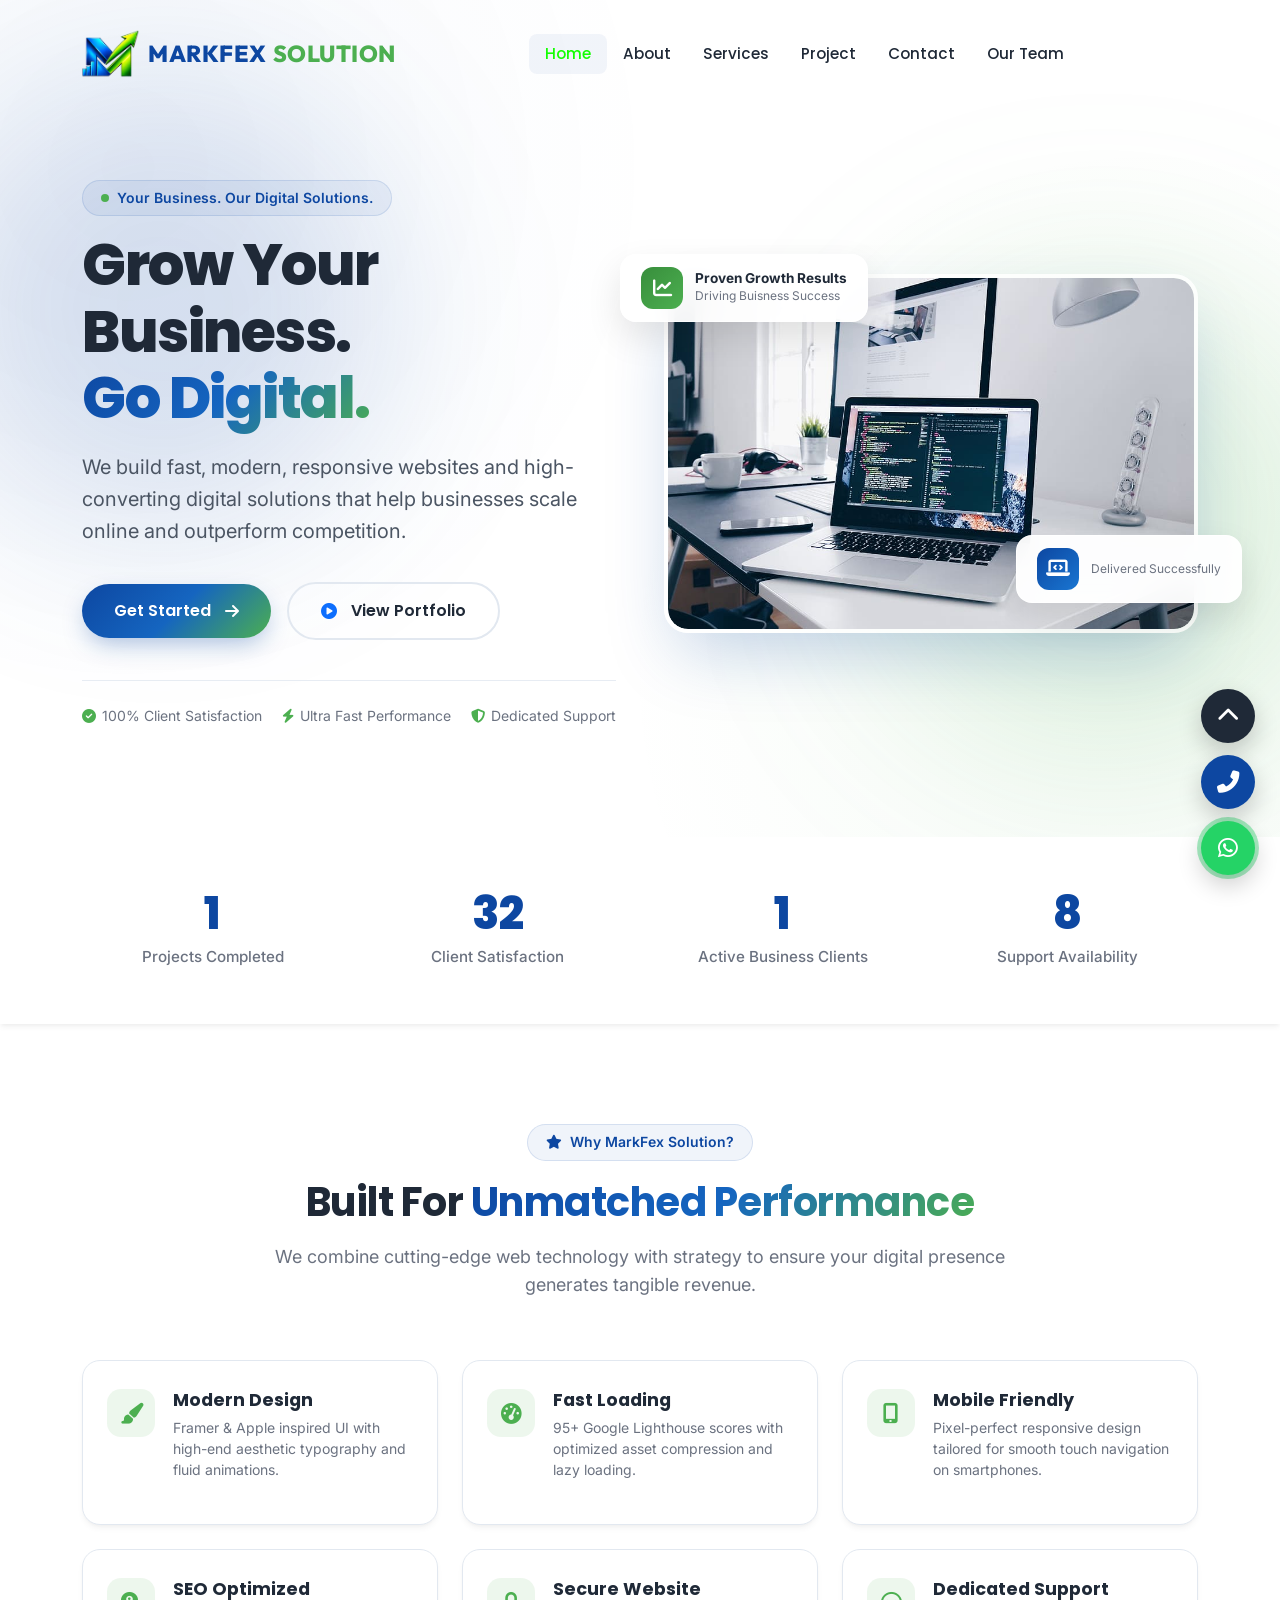
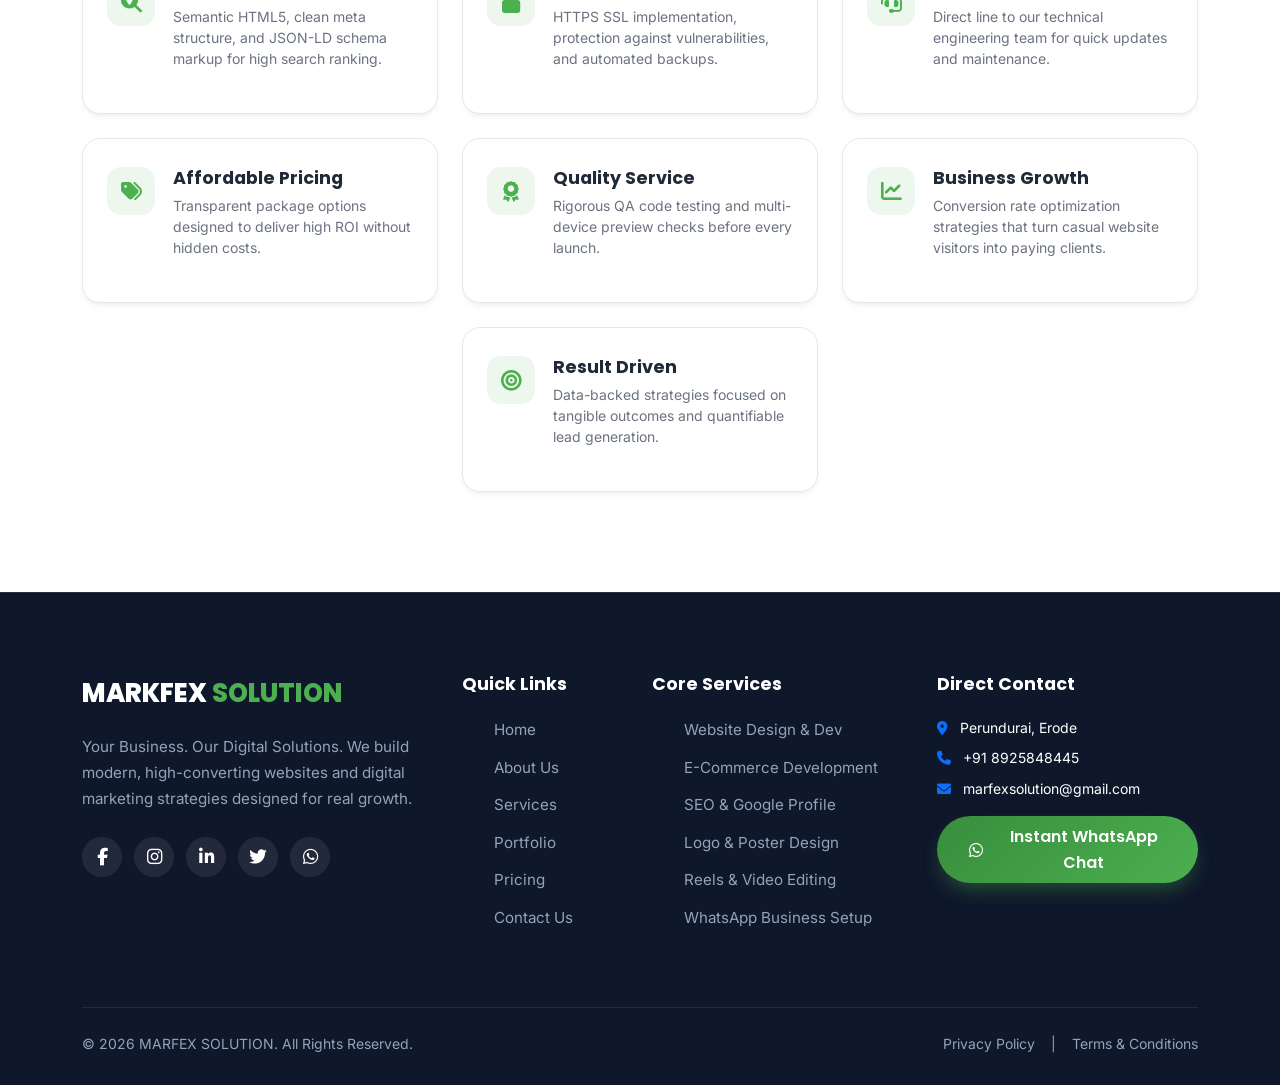
==== commit 61d90c69: "update changes" ====
--- a/index.html
+++ b/index.html
@@ -65,6 +65,7 @@
 
   <!-- Custom Stylesheet -->
   <link rel="stylesheet" href="css/style.css">
+  <link rel="stylesheet" href="css/header.css">
 </head>
 
 <body>
@@ -81,40 +82,7 @@
   </div>
 
   <!-- ==================== Sticky Navigation Header ==================== -->
-  <header class="header-navbar">  
-    <div class="container">
-      <nav class="navbar navbar-expand-lg navbar-light p-0">
-        <a class="navbar-brand" href="index.html">
-          <img src="assets/images/logo text.png" alt="MARFEX SOLUTION Logo" class="logo-icon">
-                    <span class="brand-text"><span class="brand-marfex">MARKFEX</span> <span class="brand-solution">SOLUTION</span></span>
-
-        </a>
-
-        <button class="navbar-toggler" type="button" data-bs-toggle="collapse" data-bs-target="#navbarContent"
-          aria-controls="navbarContent" aria-expanded="false" aria-label="Toggle navigation">
-          <div class="navbar-toggler-icon">
-            <span></span>
-            <span></span>
-            <span></span>
-          </div>
-        </button>
-
-        <div class="collapse navbar-collapse" id="navbarContent">
-          <ul class="navbar-nav mx-auto mb-2 mb-lg-0">
-            <li class="nav-item"><a class="nav-link active" href="index.html">Home</a></li>
-            <li class="nav-item"><a class="nav-link" href="about.html">About</a></li>
-            <li class="nav-item"><a class="nav-link" href="services.html">Services</a></li>
-            <li class="nav-item"><a class="nav-link" href="Project.html">Project</a></li>
-            <li class="nav-item"><a class="nav-link" href="contact.html">Contact</a></li>
-            <li class="nav-item"><a class="nav-link" href="team.html">Our Team</a></li>
-
-          </ul>
-
-          
-        </div>
-      </nav>
-    </div>
-  </header>
+  <div data-site-header data-active="home"></div>
 
   <!-- ==================== Hero Section ==================== -->
   <section class="hero-section" id="hero">
@@ -451,7 +419,10 @@
   <script src="https://cdn.jsdelivr.net/npm/bootstrap@5.3.2/dist/js/bootstrap.bundle.min.js"></script>
   <script src="https://unpkg.com/aos@2.3.1/dist/aos.js"></script>
   <script src="https://cdn.jsdelivr.net/npm/swiper@10/swiper-bundle.min.js"></script>
-  <script src="js/main.js"></script>
+  <script src="js/site-header.js"></script>
+
+
+<script src="js/main.js"></script>
 </body>
 
 </html>
--- a/css/header.css
+++ b/css/header.css
@@ -0,0 +1,186 @@
+/* Shared Projects header - master header design */
+.header-navbar {
+  position: fixed;
+  top: 0;
+  left: 0;
+  right: 0;
+  z-index: 1000;
+  padding: 20px 0;
+  background: transparent;
+  border-bottom: 0;
+  box-shadow: none;
+  backdrop-filter: none;
+  -webkit-backdrop-filter: none;
+  transition: all 0.4s ease;
+}
+
+.header-navbar.scrolled {
+  padding: 12px 0;
+  background: rgba(255, 255, 255, 0.92);
+  backdrop-filter: blur(20px);
+  -webkit-backdrop-filter: blur(20px);
+  box-shadow: 0 10px 30px -10px rgba(0, 0, 0, 0.08);
+  border-bottom: 1px solid rgba(226, 232, 240, 0.8);
+}
+
+.header-navbar .navbar {
+  position: static;
+  min-height: 0;
+  padding: 0;
+  background: transparent !important;
+  border: 0;
+  box-shadow: none;
+  backdrop-filter: none;
+}
+
+.header-navbar .navbar-brand {
+  display: inline-flex;
+  align-items: center;
+  gap: 8px;
+  color: inherit !important;
+  text-decoration: none;
+  min-width: 0;
+}
+
+.header-navbar .navbar-brand .logo-icon {
+  width: 58px;
+  height: 58px;
+  flex: 0 0 auto;
+  object-fit: contain;
+  display: block;
+}
+
+.header-navbar .brand-text {
+  display: inline-flex;
+  align-items: center;
+  gap: 6px;
+  font-family: "Outfit", "Poppins", sans-serif;
+  font-size: 1.45rem;
+  font-weight: 800;
+  letter-spacing: 0.5px;
+  color: #0D47A1;
+}
+
+.header-navbar .brand-marfex {
+  color: #0D47A1;
+}
+
+.header-navbar .brand-solution {
+  margin-left: 0;
+  color: #4CAF50;
+}
+
+.header-navbar .navbar-nav {
+  gap: 0;
+}
+
+.header-navbar .nav-link {
+  position: relative;
+  padding: 8px 16px !important;
+  border-radius: 8px;
+  font-family: "Poppins", sans-serif;
+  font-size: 0.95rem;
+  font-weight: 500;
+  color: #1F2937 !important;
+  background: transparent;
+  transition: 0.2s cubic-bezier(0.4, 0, 0.2, 1);
+}
+
+.header-navbar .nav-link:hover,
+.header-navbar .nav-link.active {
+  color: #13ff02 !important;
+  background: rgba(13, 71, 161, 0.05);
+}
+
+.header-navbar .nav-link.active::after {
+  content: none;
+}
+
+.header-navbar .navbar-toggler {
+  border: 0 !important;
+  padding: 8px;
+  box-shadow: none !important;
+}
+
+.header-navbar .navbar-toggler:focus {
+  outline: none;
+}
+
+.header-navbar .navbar-toggler-icon {
+  display: flex;
+  width: 30px;
+  height: 24px;
+  flex-direction: column;
+  justify-content: space-between;
+  position: static;
+  background: none;
+}
+
+.header-navbar .navbar-toggler-icon span {
+  position: static;
+  display: block;
+  width: 100%;
+  height: 3px;
+  background: #1F2937;
+  border-radius: 2px;
+  transition: 0.3s;
+}
+
+@media (max-width: 991px) {
+  .header-navbar .navbar-collapse {
+    margin-top: 14px;
+    padding: 14px;
+    border: 1px solid rgba(226, 232, 240, 0.8);
+    border-radius: 16px;
+    background: rgba(255, 255, 255, 0.96);
+    box-shadow: 0 18px 45px rgba(15, 23, 42, 0.08);
+    backdrop-filter: blur(20px);
+    -webkit-backdrop-filter: blur(20px);
+  }
+
+  .header-navbar .navbar-nav {
+    gap: 4px;
+  }
+}
+
+@media (max-width: 767px) {
+  .header-navbar {
+    padding: 16px 0;
+  }
+
+  .header-navbar.scrolled {
+    padding: 10px 0;
+  }
+
+  .header-navbar .brand-text {
+    gap: 5px;
+    font-size: clamp(1.05rem, 5.5vw, 1.55rem);
+    letter-spacing: 0;
+    white-space: nowrap;
+  }
+
+  .header-navbar .navbar-brand {
+    gap: 6px;
+    max-width: calc(100vw - 96px);
+  }
+
+  .header-navbar .navbar-brand .logo-icon {
+    width: 48px;
+    height: 48px;
+  }
+
+  .header-navbar .navbar-toggler {
+    flex: 0 0 auto;
+  }
+}
+
+@media (max-width: 380px) {
+  .header-navbar .brand-text {
+    font-size: 1rem;
+  }
+
+  .header-navbar .navbar-brand .logo-icon {
+    width: 42px;
+    height: 42px;
+  }
+}
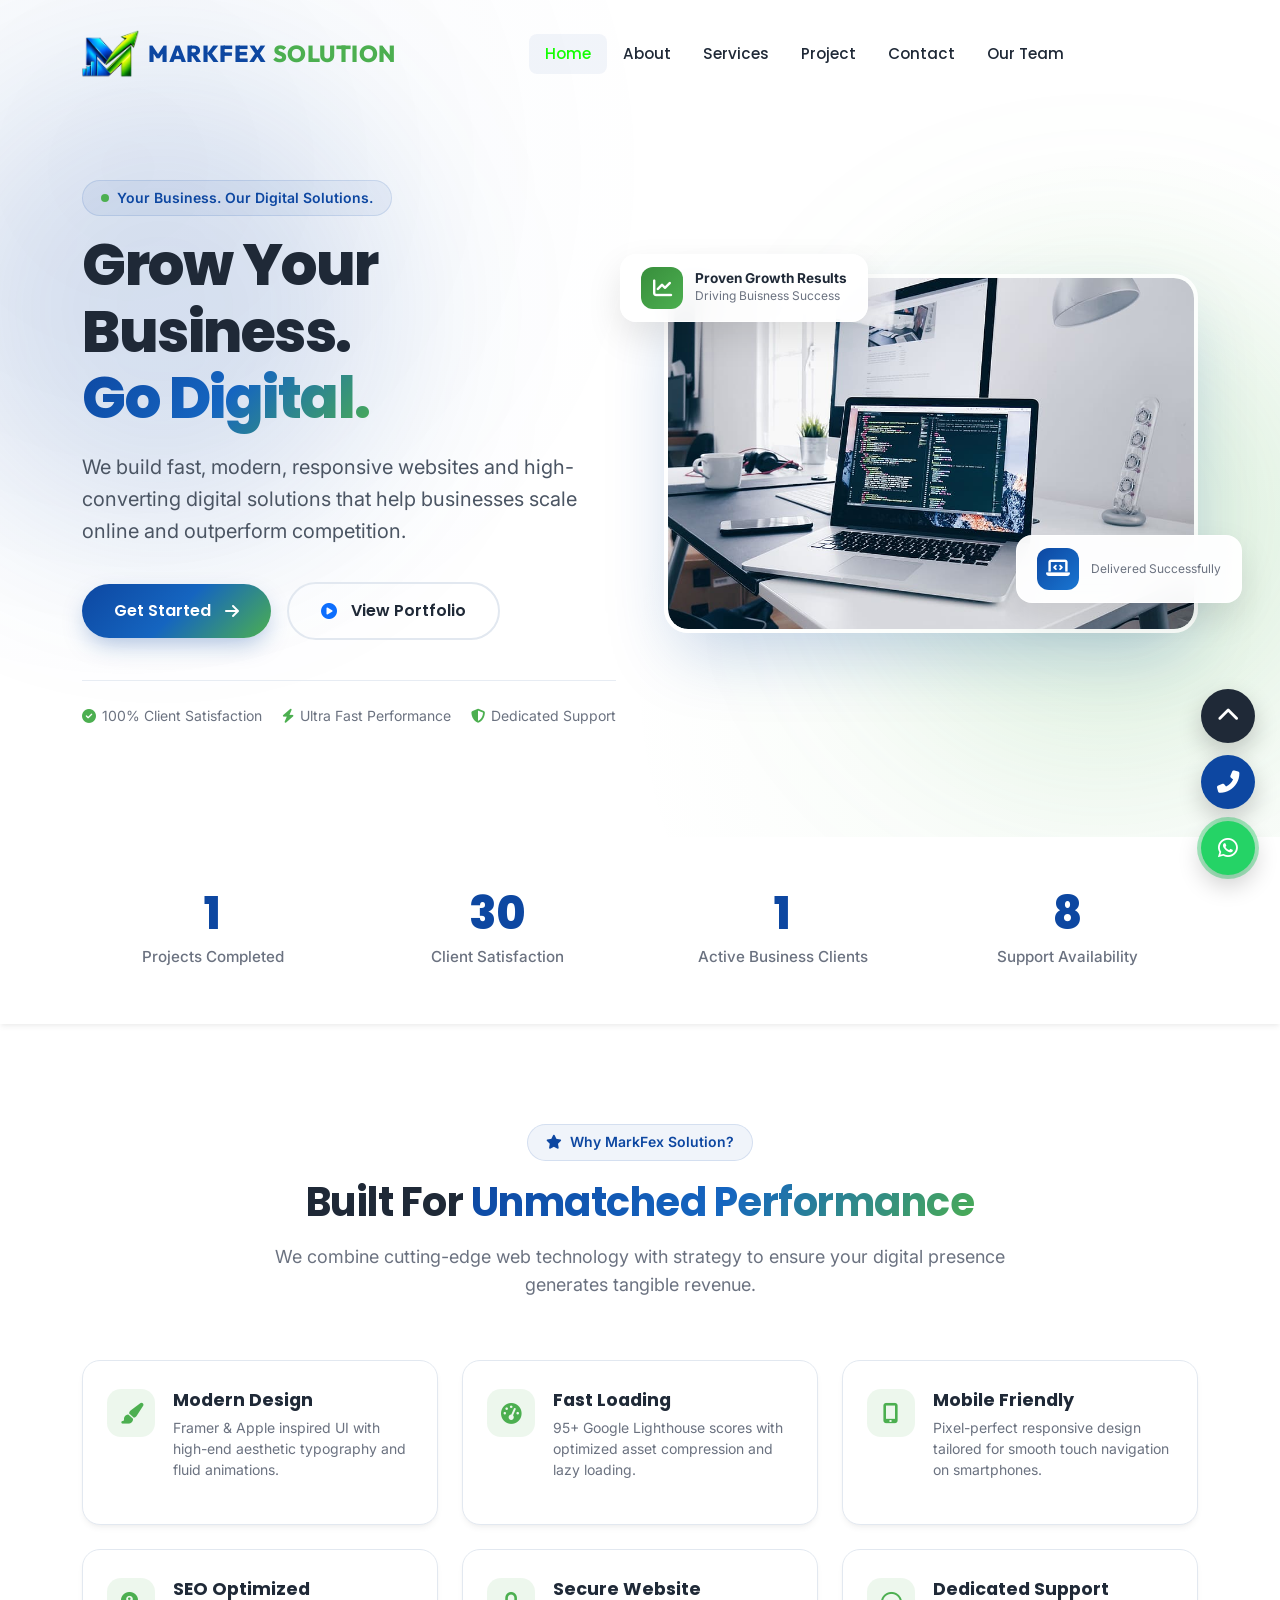
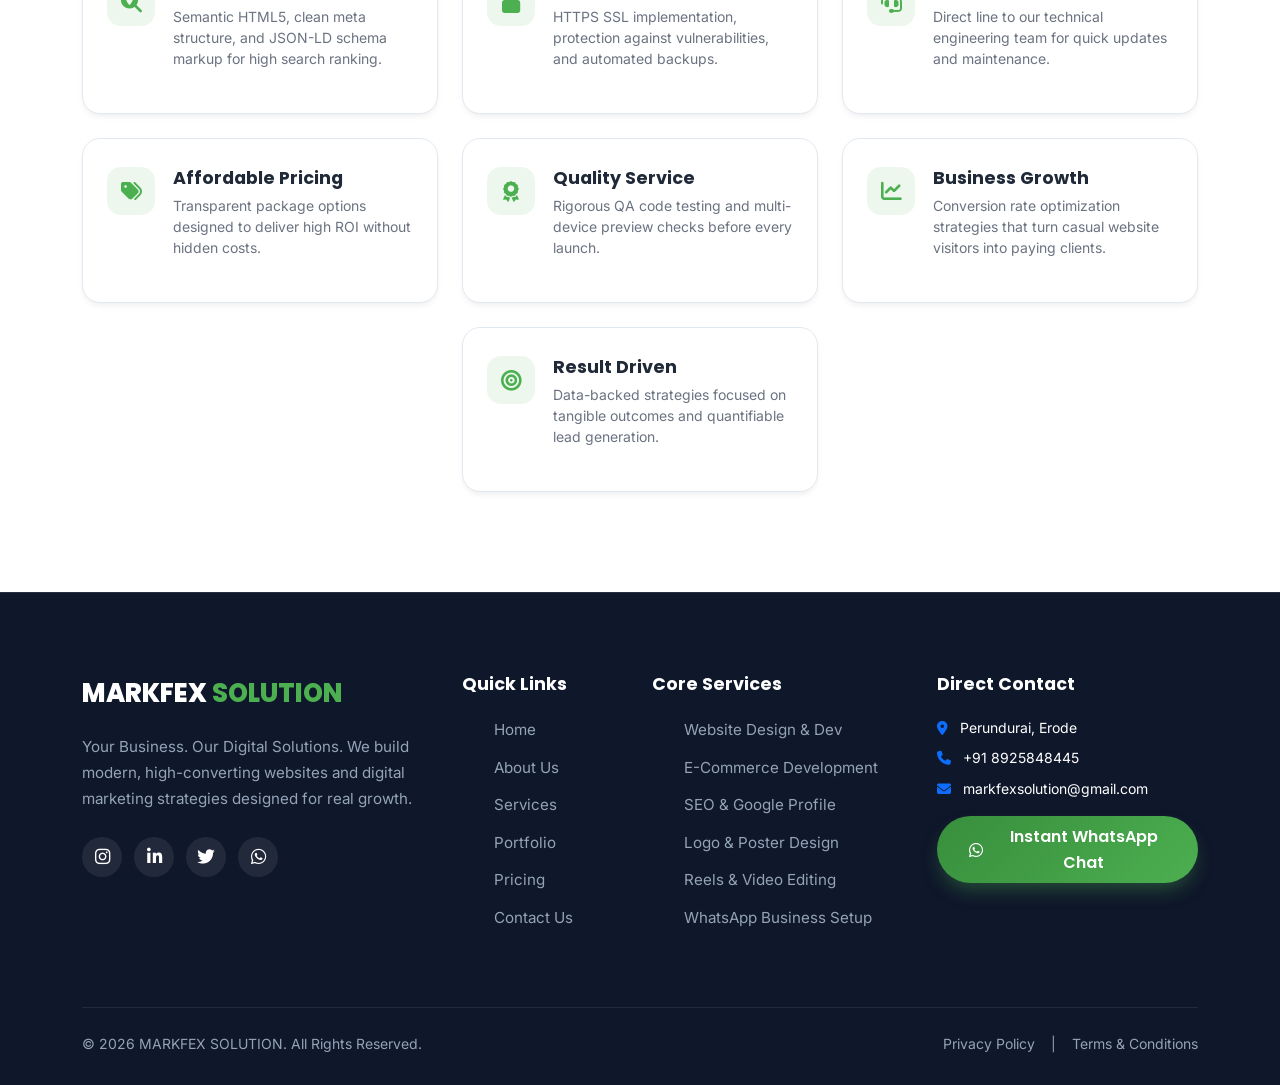
==== commit d6b4db96: "Update website header" ====
--- a/index.html
+++ b/index.html
@@ -5,6 +5,7 @@
   <meta charset="UTF-8">
   <meta name="viewport" content="width=device-width, initial-scale=1.0">
   <title>MARKFEX SOLUTION | Modern Digital Agency & Software Solutions</title>
+  <link rel="icon" type="image/png" href="assets\images\logo text.png">
   <meta name="description"
     content="MARFEX SOLUTION - We build fast, modern, responsive websites, mobile applications, SEO & branding strategies that help businesses grow online.">
   <meta name="keywords"
@@ -341,8 +342,7 @@
           <p class="footer-text">Your Business. Our Digital Solutions. We build modern, high-converting websites and
             digital marketing strategies designed for real growth.</p>
           <div class="social-links">
-            <a href="#" class="social-btn"><i class="fab fa-facebook-f"></i></a>
-            <a href="#" class="social-btn"><i class="fab fa-instagram"></i></a>
+            <a href="https://www.instagram.com/markfex.solution/" class="social-btn"><i class="fab fa-instagram"></i></a>
             <a href="#" class="social-btn"><i class="fab fa-linkedin-in"></i></a>
             <a href="#" class="social-btn"><i class="fab fa-twitter"></i></a>
             <a href="javascript:void(0)" onclick="sendWhatsAppMessage()" class="social-btn"><i
@@ -381,7 +381,7 @@
           <h4 class="footer-heading">Direct Contact</h4>
           <p class="small text-white mb-2"><i class="fas fa-map-marker-alt text-primary me-2"></i> Perundurai, Erode</p>
           <p class="small text-white mb-2"><i class="fas fa-phone text-primary me-2"></i> +91 8925848445</p>
-          <p class="small text-white mb-3"><i class="fas fa-envelope text-primary me-2"></i> marfexsolution@gmail.com</p>
+          <p class="small text-white mb-3"><i class="fas fa-envelope text-primary me-2"></i> markfexsolution@gmail.com</p>
           <button onclick="sendWhatsAppMessage()" class="btn-custom btn-whatsapp w-100 py-2 font-size-sm">
             <i class="fab fa-whatsapp me-2"></i> Instant WhatsApp Chat
           </button>
@@ -389,7 +389,7 @@
       </div>
 
       <div class="footer-bottom">
-        <div>&copy; 2026 MARFEX SOLUTION. All Rights Reserved.</div>
+        <div>&copy; 2026 MARKFEX SOLUTION. All Rights Reserved.</div>
         <div class="d-flex gap-3">
           <a href="privacy.html">Privacy Policy</a>
           <span>|</span>
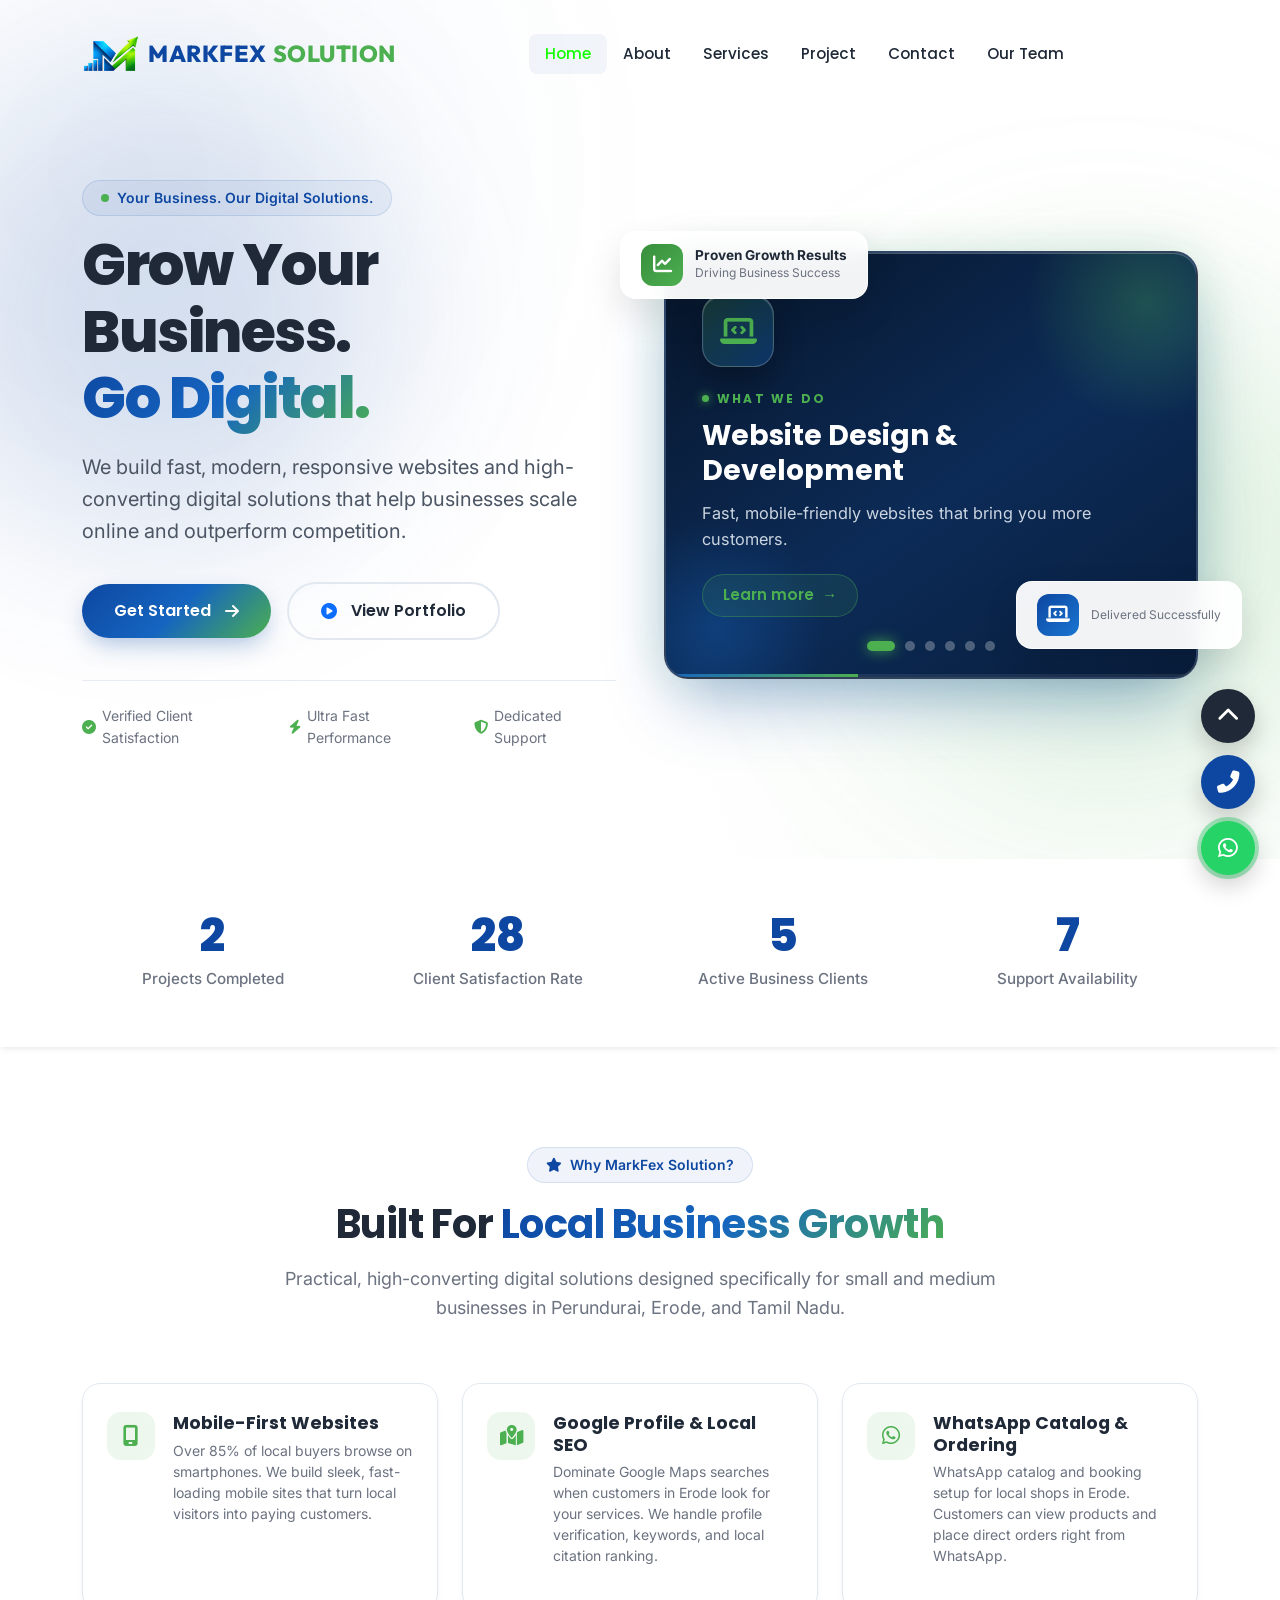
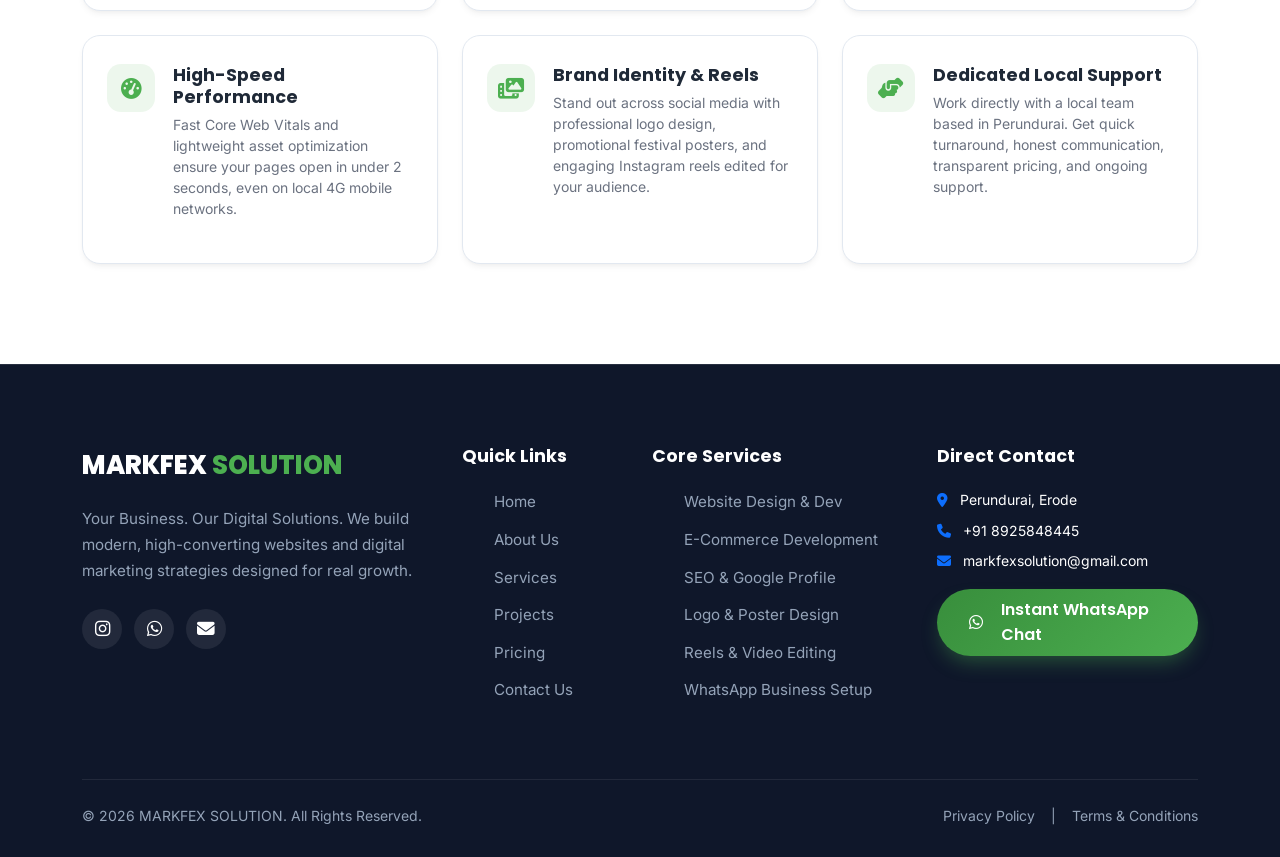
==== commit 4f3e0708: "Initial commit - MarkFex Solution" ====
--- a/index.html
+++ b/index.html
@@ -4,30 +4,62 @@
 <head>
   <meta charset="UTF-8">
   <meta name="viewport" content="width=device-width, initial-scale=1.0">
-  <title>MARKFEX SOLUTION | Modern Digital Agency & Software Solutions</title>
-  <link rel="icon" type="image/png" href="assets\images\logo text.png">
+  <title>MARKFEX SOLUTION | Website Design, SEO &amp; Digital Marketing in Erode</title>
+  <link rel="icon" type="image/png" href="assets/images/logo text.png">
   <meta name="description"
-    content="MARFEX SOLUTION - We build fast, modern, responsive websites, mobile applications, SEO & branding strategies that help businesses grow online.">
+    content="MARKFEX SOLUTION helps local businesses in Perundurai, Erode grow online with modern website design, e-commerce, Google Business Profile SEO, and digital marketing.">
   <meta name="keywords"
-    content="MARFEX SOLUTION, Digital Agency, Web Design, Web Development, SEO Optimization, Graphic Design, E-Commerce Development">
-
-  <!-- Schema Markup (JSON-LD) -->
+    content="MARKFEX SOLUTION, Digital Agency Erode, Web Design Perundurai, Web Development Erode, SEO Optimization, Graphic Design, E-Commerce Development Tamil Nadu, WhatsApp Business Setup">
+  <link rel="canonical" href="https://markfexsolution.in/">
+
+  <!-- Open Graph / Facebook -->
+  <meta property="og:type" content="website">
+  <meta property="og:site_name" content="MARKFEX SOLUTION">
+  <meta property="og:title" content="MARKFEX SOLUTION | Website Design, SEO &amp; Digital Marketing in Erode">
+  <meta property="og:description"
+    content="Grow your local business online with high-converting websites, local SEO, and digital solutions by MARKFEX SOLUTION, Perundurai, Erode.">
+  <meta property="og:url" content="https://markfexsolution.in/">
+  <meta property="og:image" content="https://markfexsolution.in/assets/images/logo.png">
+
+  <!-- Twitter Card -->
+  <meta name="twitter:card" content="summary_large_image">
+  <meta name="twitter:title" content="MARKFEX SOLUTION | Website Design &amp; Digital Marketing in Erode">
+  <meta name="twitter:description"
+    content="Modern website design, Google Business Profile SEO, and digital marketing for small and medium businesses in Erode and Perundurai.">
+  <meta name="twitter:image" content="https://markfexsolution.in/assets/images/logo.png">
+
+  <!-- LocalBusiness Schema Markup (JSON-LD) -->
   <script type="application/ld+json">
   {
     "@context": "https://schema.org",
-    "@type": "ProfessionalService",
-    "name": "MARFEX SOLUTION",
-    "image": "assets/images/logo.png",
-    "@id": "",
-    "url": "https://marfexsolution.com",
+    "@type": "LocalBusiness",
+    "name": "MARKFEX SOLUTION",
+    "image": "https://markfexsolution.in/assets/images/logo.png",
+    "@id": "https://markfexsolution.in/#organization",
+    "url": "https://markfexsolution.in",
     "telephone": "+918925848445",
-    "priceRange": "$$",
+    "email": "markfexsolution@gmail.com",
+    "priceRange": "₹₹",
     "address": {
       "@type": "PostalAddress",
       "streetAddress": "Perundurai",
       "addressLocality": "Erode",
+      "addressRegion": "Tamil Nadu",
+      "postalCode": "638052",
       "addressCountry": "IN"
     },
+    "geo": {
+      "@type": "GeoCoordinates",
+      "latitude": 11.2755,
+      "longitude": 77.5828
+    },
+    "areaServed": [
+      "Perundurai",
+      "Erode",
+      "Tirupur",
+      "Coimbatore",
+      "Tamil Nadu"
+    ],
     "openingHoursSpecification": {
       "@type": "OpeningHoursSpecification",
       "dayOfWeek": [
@@ -37,11 +69,56 @@
       "closes": "19:00"
     },
     "sameAs": [
-      "https://facebook.com",
-      "https://instagram.com",
-      "https://linkedin.com",
-      "https://twitter.com"
-    ]
+      "https://www.instagram.com/markfex.solution/"
+    ],
+    "hasOfferCatalog": {
+      "@type": "OfferCatalog",
+      "name": "Digital Services",
+      "itemListElement": [
+        {
+          "@type": "Offer",
+          "itemOffered": {
+            "@type": "Service",
+            "name": "Website Design & Development"
+          }
+        },
+        {
+          "@type": "Offer",
+          "itemOffered": {
+            "@type": "Service",
+            "name": "E-Commerce Development"
+          }
+        },
+        {
+          "@type": "Offer",
+          "itemOffered": {
+            "@type": "Service",
+            "name": "Local SEO & Google Business Profile Optimization"
+          }
+        },
+        {
+          "@type": "Offer",
+          "itemOffered": {
+            "@type": "Service",
+            "name": "Logo & Poster Graphic Design"
+          }
+        },
+        {
+          "@type": "Offer",
+          "itemOffered": {
+            "@type": "Service",
+            "name": "Reels & Video Editing"
+          }
+        },
+        {
+          "@type": "Offer",
+          "itemOffered": {
+            "@type": "Service",
+            "name": "WhatsApp Business Setup"
+          }
+        }
+      ]
+    }
   }
   </script>
 
@@ -118,7 +195,7 @@
 
           <div class="hero-trust-badges">
             <div class="trust-item">
-              <i class="fas fa-check-circle"></i> 100% Client Satisfaction
+              <i class="fas fa-check-circle"></i> Verified Client Satisfaction
             </div>
             <div class="trust-item">
               <i class="fas fa-bolt"></i> Ultra Fast Performance
@@ -130,9 +207,79 @@
         </div>
 
         <div class="col-lg-6 hero-mockup-wrapper" data-aos="fade-left" data-aos-delay="200">
-          <div class="hero-mockup-container">
-            <img src="assets/images/hero.jpg" alt="">
-          </div>  
+          <div class="hero-mockup-container hero-services-carousel" aria-label="Our services"
+            aria-live="polite" tabindex="0">
+            <a class="hero-services-slide is-active" href="services.html#website" data-service-slide
+              aria-label="Website Design &amp; Development" aria-hidden="false" tabindex="0">
+              <span class="hero-services-icon"><i class="fas fa-laptop-code" aria-hidden="true"></i></span>
+              <span class="hero-services-copy">
+                <span class="hero-services-eyebrow">WHAT WE DO</span>
+                <span class="hero-services-title">Website Design &amp; Development</span>
+                <span class="hero-services-benefit">Fast, mobile-friendly websites that bring you more customers.</span>
+                <span class="hero-services-link">Learn more <span aria-hidden="true">→</span></span>
+              </span>
+            </a>
+            <a class="hero-services-slide" href="services.html#ecommerce" data-service-slide
+              aria-label="E-Commerce Development" aria-hidden="true" tabindex="-1">
+              <span class="hero-services-icon"><i class="fas fa-cart-shopping" aria-hidden="true"></i></span>
+              <span class="hero-services-copy">
+                <span class="hero-services-eyebrow">WHAT WE DO</span>
+                <span class="hero-services-title">E-Commerce Development</span>
+                <span class="hero-services-benefit">Turn browsers into buyers with a seamless online store.</span>
+                <span class="hero-services-link">Learn more <span aria-hidden="true">→</span></span>
+              </span>
+            </a>
+            <a class="hero-services-slide" href="services.html#seo" data-service-slide
+              aria-label="SEO &amp; Google Profile" aria-hidden="true" tabindex="-1">
+              <span class="hero-services-icon"><i class="fas fa-chart-line" aria-hidden="true"></i></span>
+              <span class="hero-services-copy">
+                <span class="hero-services-eyebrow">WHAT WE DO</span>
+                <span class="hero-services-title">SEO &amp; Google Profile</span>
+                <span class="hero-services-benefit">Get found locally and bring more customers through search.</span>
+                <span class="hero-services-link">Learn more <span aria-hidden="true">→</span></span>
+              </span>
+            </a>
+            <a class="hero-services-slide" href="services.html#design" data-service-slide
+              aria-label="Logo &amp; Poster Design" aria-hidden="true" tabindex="-1">
+              <span class="hero-services-icon"><i class="fas fa-pen-nib" aria-hidden="true"></i></span>
+              <span class="hero-services-copy">
+                <span class="hero-services-eyebrow">WHAT WE DO</span>
+                <span class="hero-services-title">Logo &amp; Poster Design</span>
+                <span class="hero-services-benefit">Build a memorable brand with standout visuals for every channel.</span>
+                <span class="hero-services-link">Learn more <span aria-hidden="true">→</span></span>
+              </span>
+            </a>
+            <a class="hero-services-slide" href="services.html#video" data-service-slide
+              aria-label="Reels &amp; Video Editing" aria-hidden="true" tabindex="-1">
+              <span class="hero-services-icon"><i class="fas fa-film" aria-hidden="true"></i></span>
+              <span class="hero-services-copy">
+                <span class="hero-services-eyebrow">WHAT WE DO</span>
+                <span class="hero-services-title">Reels &amp; Video Editing</span>
+                <span class="hero-services-benefit">Create engaging short-form videos that keep viewers watching.</span>
+                <span class="hero-services-link">Learn more <span aria-hidden="true">→</span></span>
+              </span>
+            </a>
+            <a class="hero-services-slide" href="services.html#whatsapp" data-service-slide
+              aria-label="WhatsApp Business Setup" aria-hidden="true" tabindex="-1">
+              <span class="hero-services-icon"><i class="fab fa-whatsapp" aria-hidden="true"></i></span>
+              <span class="hero-services-copy">
+                <span class="hero-services-eyebrow">WHAT WE DO</span>
+                <span class="hero-services-title">WhatsApp Business Setup</span>
+                <span class="hero-services-benefit">Make it easy for customers to reach and buy from you.</span>
+                <span class="hero-services-link">Learn more <span aria-hidden="true">→</span></span>
+              </span>
+            </a>
+            <div class="hero-services-dots" role="group" aria-label="Choose a service">
+              <button type="button" class="is-active" data-service-dot="0" aria-label="Show Website Design &amp; Development"
+                aria-current="true"></button>
+              <button type="button" data-service-dot="1" aria-label="Show E-Commerce Development"></button>
+              <button type="button" data-service-dot="2" aria-label="Show SEO &amp; Google Profile"></button>
+              <button type="button" data-service-dot="3" aria-label="Show Logo &amp; Poster Design"></button>
+              <button type="button" data-service-dot="4" aria-label="Show Reels &amp; Video Editing"></button>
+              <button type="button" data-service-dot="5" aria-label="Show WhatsApp Business Setup"></button>
+            </div>
+            <div class="hero-services-progress" aria-hidden="true"><span></span></div>
+          </div>
 
           <!-- Floating Badges -->
           <div class="floating-card-badge floating-badge-1">
@@ -141,7 +288,7 @@
             </div>
             <div>
               <div class="badge-text-title">Proven Growth Results</div>
-              <div class="badge-text-sub">Driving Buisness Success</div>
+              <div class="badge-text-sub">Driving Business Success</div>
             </div>
           </div>
 
@@ -161,30 +308,31 @@
   </section>
 
   <!-- ==================== Stat Counters Bar ==================== -->
+  <!-- TODO: Confirm real agency stats with MARKFEX SOLUTION -->
   <section class="stats-banner-section" id="stats">
     <div class="container">
       <div class="row g-4">
         <div class="col-6 col-md-3">
           <div class="stat-box">
-            <div class="stat-number counter-number" data-target="2" data-suffix="+">0</div>
+            <div class="stat-number counter-number" data-target="5" data-suffix="+">5+</div>
             <div class="stat-label">Projects Completed</div>
           </div>
         </div>
         <div class="col-6 col-md-3">
           <div class="stat-box">
-            <div class="stat-number counter-number" data-target="100" data-suffix="%">0</div>
-            <div class="stat-label">Client Satisfaction</div>
+            <div class="stat-number counter-number" data-target="100" data-suffix="%">100%</div>
+            <div class="stat-label">Client Satisfaction Rate</div>
           </div>
         </div>
         <div class="col-6 col-md-3">
           <div class="stat-box">
-            <div class="stat-number counter-number" data-target="2" data-suffix="+">0</div>
+            <div class="stat-number counter-number" data-target="15" data-suffix="+">15+</div>
             <div class="stat-label">Active Business Clients</div>
           </div>
         </div>
         <div class="col-6 col-md-3">
           <div class="stat-box">
-            <div class="stat-number counter-number" data-target="24" data-suffix="/7">0</div>
+            <div class="stat-number counter-number" data-target="24" data-suffix="/7">24/7</div>
             <div class="stat-label">Support Availability</div>
           </div>
         </div>
@@ -197,136 +345,77 @@
     <div class="container">
       <div class="section-title-wrapper" data-aos="fade-up">
         <div class="badge-pill"><i class="fas fa-star"></i> Why MarkFex Solution?</div>
-        <h2 class="section-heading">Built For <span class="text-gradient">Unmatched Performance</span></h2>
-        <p class="section-subheading">We combine cutting-edge web technology with strategy to ensure your digital
-          presence generates tangible revenue.</p>
+        <h2 class="section-heading">Built For <span class="text-gradient">Local Business Growth</span></h2>
+        <p class="section-subheading">Practical, high-converting digital solutions designed specifically for small and medium businesses in Perundurai, Erode, and Tamil Nadu.</p>
       </div>
 
       <div class="row g-4">
-        <!-- Feature 1 -->
+        <!-- Benefit 1 -->
         <div class="col-md-6 col-lg-4" data-aos="fade-up">
-          <div class="feature-card">
-            <div class="feature-icon"><i class="fas fa-paint-brush"></i></div>
-            <div>
-              <h4 class="feature-title">Modern Design</h4>
-              <p class="feature-desc">Framer & Apple inspired UI with high-end aesthetic typography and fluid
-                animations.</p>
-            </div>
-          </div>
-        </div>
-
-        <!-- Feature 2 -->
+          <div class="feature-card h-100">
+            <div class="feature-icon"><i class="fas fa-mobile-screen"></i></div>
+            <div>
+              <h4 class="feature-title">Mobile-First Websites</h4>
+              <p class="feature-desc">Over 85% of local buyers browse on smartphones. We build sleek, fast-loading mobile sites that turn local visitors into paying customers.</p>
+            </div>
+          </div>
+        </div>
+
+        <!-- Benefit 2 -->
         <div class="col-md-6 col-lg-4" data-aos="fade-up" data-aos-delay="50">
-          <div class="feature-card">
-            <div class="feature-icon"><i class="fas fa-tachometer-alt"></i></div>
-            <div>
-              <h4 class="feature-title">Fast Loading</h4>
-              <p class="feature-desc">95+ Google Lighthouse scores with optimized asset compression and lazy loading.
-              </p>
-            </div>
-          </div>
-        </div>
-
-        <!-- Feature 3 -->
+          <div class="feature-card h-100">
+            <div class="feature-icon"><i class="fas fa-map-location-dot"></i></div>
+            <div>
+              <h4 class="feature-title">Google Profile &amp; Local SEO</h4>
+              <p class="feature-desc">Dominate Google Maps searches when customers in Erode look for your services. We handle profile verification, keywords, and local citation ranking.</p>
+            </div>
+          </div>
+        </div>
+
+        <!-- Benefit 3 -->
         <div class="col-md-6 col-lg-4" data-aos="fade-up" data-aos-delay="100">
-          <div class="feature-card">
-            <div class="feature-icon"><i class="fas fa-mobile-alt"></i></div>
-            <div>
-              <h4 class="feature-title">Mobile Friendly</h4>
-              <p class="feature-desc">Pixel-perfect responsive design tailored for smooth touch navigation on
-                smartphones.</p>
-            </div>
-          </div>
-        </div>
-
-        <!-- Feature 4 -->
+          <div class="feature-card h-100">
+            <div class="feature-icon"><i class="fab fa-whatsapp"></i></div>
+            <div>
+              <h4 class="feature-title">WhatsApp Catalog &amp; Ordering</h4>
+              <p class="feature-desc">WhatsApp catalog and booking setup for local shops in Erode. Customers can view products and place direct orders right from WhatsApp.</p>
+            </div>
+          </div>
+        </div>
+
+        <!-- Benefit 4 -->
         <div class="col-md-6 col-lg-4" data-aos="fade-up">
-          <div class="feature-card">
-            <div class="feature-icon"><i class="fas fa-search-location"></i></div>
-            <div>
-              <h4 class="feature-title">SEO Optimized</h4>
-              <p class="feature-desc">Semantic HTML5, clean meta structure, and JSON-LD schema markup for high search
-                ranking.</p>
-            </div>
-          </div>
-        </div>
-
-        <!-- Feature 5 -->
+          <div class="feature-card h-100">
+            <div class="feature-icon"><i class="fas fa-gauge-high"></i></div>
+            <div>
+              <h4 class="feature-title">High-Speed Performance</h4>
+              <p class="feature-desc">Fast Core Web Vitals and lightweight asset optimization ensure your pages open in under 2 seconds, even on local 4G mobile networks.</p>
+            </div>
+          </div>
+        </div>
+
+        <!-- Benefit 5 -->
         <div class="col-md-6 col-lg-4" data-aos="fade-up" data-aos-delay="50">
-          <div class="feature-card">
-            <div class="feature-icon"><i class="fas fa-lock"></i></div>
-            <div>
-              <h4 class="feature-title">Secure Website</h4>
-              <p class="feature-desc">HTTPS SSL implementation, protection against vulnerabilities, and automated
-                backups.</p>
-            </div>
-          </div>
-        </div>
-
-        <!-- Feature 6 -->
+          <div class="feature-card h-100">
+            <div class="feature-icon"><i class="fas fa-photo-film"></i></div>
+            <div>
+              <h4 class="feature-title">Brand Identity &amp; Reels</h4>
+              <p class="feature-desc">Stand out across social media with professional logo design, promotional festival posters, and engaging Instagram reels edited for your audience.</p>
+            </div>
+          </div>
+        </div>
+
+        <!-- Benefit 6 -->
         <div class="col-md-6 col-lg-4" data-aos="fade-up" data-aos-delay="100">
-          <div class="feature-card">
-            <div class="feature-icon"><i class="fas fa-headset"></i></div>
-            <div>
-              <h4 class="feature-title">Dedicated Support</h4>
-              <p class="feature-desc">Direct line to our technical engineering team for quick updates and maintenance.
-              </p>
-            </div>
-          </div>
-        </div>
-
-        <!-- Feature 7 -->
-        <div class="col-md-6 col-lg-4" data-aos="fade-up">
-          <div class="feature-card">
-            <div class="feature-icon"><i class="fas fa-tags"></i></div>
-            <div>
-              <h4 class="feature-title">Affordable Pricing</h4>
-              <p class="feature-desc">Transparent package options designed to deliver high ROI without hidden costs.</p>
-            </div>
-          </div>
-        </div>
-
-        <!-- Feature 8 -->
-        <div class="col-md-6 col-lg-4" data-aos="fade-up" data-aos-delay="50">
-          <div class="feature-card">
-            <div class="feature-icon"><i class="fas fa-award"></i></div>
-            <div>
-              <h4 class="feature-title">Quality Service</h4>
-              <p class="feature-desc">Rigorous QA code testing and multi-device preview checks before every launch.</p>
-            </div>
-          </div>
-        </div>
-
-        <!-- Feature 9 -->
-        <div class="col-md-6 col-lg-4" data-aos="fade-up" data-aos-delay="100">
-          <div class="feature-card">
-            <div class="feature-icon"><i class="fas fa-chart-line"></i></div>
-            <div>
-              <h4 class="feature-title">Business Growth</h4>
-              <p class="feature-desc">Conversion rate optimization strategies that turn casual website visitors into
-                paying clients.</p>
-            </div>
-          </div>
-        </div>
-
-        <!-- Feature 10 -->
-        <div class="col-md-6 col-lg-4 mx-auto" data-aos="fade-up">
-          <div class="feature-card">
-            <div class="feature-icon"><i class="fas fa-bullseye"></i></div>
-            <div>
-              <h4 class="feature-title">Result Driven</h4>
-              <p class="feature-desc">Data-backed strategies focused on tangible outcomes and quantifiable lead
-                generation.</p>
+          <div class="feature-card h-100">
+            <div class="feature-icon"><i class="fas fa-handshake-angle"></i></div>
+            <div>
+              <h4 class="feature-title">Dedicated Local Support</h4>
+              <p class="feature-desc">Work directly with a local team based in Perundurai. Get quick turnaround, honest communication, transparent pricing, and ongoing support.</p>
             </div>
           </div>
         </div>
       </div>
-    </div>
-  </section>
-
-  
-
-   
     </div>
   </section>
 
@@ -342,11 +431,9 @@
           <p class="footer-text">Your Business. Our Digital Solutions. We build modern, high-converting websites and
             digital marketing strategies designed for real growth.</p>
           <div class="social-links">
-            <a href="https://www.instagram.com/markfex.solution/" class="social-btn"><i class="fab fa-instagram"></i></a>
-            <a href="#" class="social-btn"><i class="fab fa-linkedin-in"></i></a>
-            <a href="#" class="social-btn"><i class="fab fa-twitter"></i></a>
-            <a href="javascript:void(0)" onclick="sendWhatsAppMessage()" class="social-btn"><i
-                class="fab fa-whatsapp"></i></a>
+            <a href="https://www.instagram.com/markfex.solution/" class="social-btn" aria-label="Instagram" target="_blank" rel="noopener"><i class="fab fa-instagram"></i></a>
+            <a href="https://wa.me/918925848445?text=Hi%20MARKFEX%20SOLUTION%2C%20I%20have%20an%20inquiry%20regarding%20your%20services." class="social-btn" aria-label="WhatsApp" target="_blank" rel="noopener"><i class="fab fa-whatsapp"></i></a>
+            <a href="mailto:markfexsolution@gmail.com" class="social-btn" aria-label="Email"><i class="fas fa-envelope"></i></a>
           </div>
         </div>
 
@@ -357,7 +444,7 @@
             <li><a href="index.html">Home</a></li>
             <li><a href="about.html">About Us</a></li>
             <li><a href="services.html">Services</a></li>
-            <li><a href="portfolio.html">Portfolio</a></li>
+            <li><a href="Project.html">Projects</a></li>
             <li><a href="pricing.html">Pricing</a></li>
             <li><a href="contact.html">Contact Us</a></li>
           </ul>
@@ -367,11 +454,11 @@
         <div class="col-6 col-lg-3">
           <h4 class="footer-heading">Core Services</h4>
           <ul class="footer-links-list">
-            <li><a href="services.html">Website Design & Dev</a></li>
+            <li><a href="services.html">Website Design &amp; Dev</a></li>
             <li><a href="services.html">E-Commerce Development</a></li>
-            <li><a href="services.html">SEO & Google Profile</a></li>
-            <li><a href="services.html">Logo & Poster Design</a></li>
-            <li><a href="services.html">Reels & Video Editing</a></li>
+            <li><a href="services.html">SEO &amp; Google Profile</a></li>
+            <li><a href="services.html">Logo &amp; Poster Design</a></li>
+            <li><a href="services.html">Reels &amp; Video Editing</a></li>
             <li><a href="services.html">WhatsApp Business Setup</a></li>
           </ul>
         </div>
@@ -382,9 +469,9 @@
           <p class="small text-white mb-2"><i class="fas fa-map-marker-alt text-primary me-2"></i> Perundurai, Erode</p>
           <p class="small text-white mb-2"><i class="fas fa-phone text-primary me-2"></i> +91 8925848445</p>
           <p class="small text-white mb-3"><i class="fas fa-envelope text-primary me-2"></i> markfexsolution@gmail.com</p>
-          <button onclick="sendWhatsAppMessage()" class="btn-custom btn-whatsapp w-100 py-2 font-size-sm">
+          <a href="https://wa.me/918925848445?text=Hi%20MARKFEX%20SOLUTION%2C%20I%20am%20interested%20in%20growing%20my%20business%20with%20your%20digital%20solutions." target="_blank" rel="noopener" class="btn-custom btn-whatsapp w-100 py-2 font-size-sm">
             <i class="fab fa-whatsapp me-2"></i> Instant WhatsApp Chat
-          </button>
+          </a>
         </div>
       </div>
 
@@ -393,7 +480,7 @@
         <div class="d-flex gap-3">
           <a href="privacy.html">Privacy Policy</a>
           <span>|</span>
-          <a href="terms.html">Terms & Conditions</a>
+          <a href="terms.html">Terms &amp; Conditions</a>
         </div>
       </div>
     </div>
@@ -402,17 +489,17 @@
   <!-- ==================== Floating Action Widgets ==================== -->
   <div class="floating-widgets">
     <!-- Scroll to top -->
-    <div class="float-btn scroll-top-btn" id="scrollTopBtn" title="Scroll to Top">
+    <div class="float-btn scroll-top-btn" id="scrollTopBtn" title="Scroll to Top" aria-label="Scroll to top">
       <i class="fas fa-chevron-up"></i>
     </div>
     <!-- Direct Call -->
-    <a href="tel:+918925848445" class="float-btn float-btn-call" title="Call Us Directly">
+    <a href="tel:+918925848445" class="float-btn float-btn-call" title="Call Us Directly" aria-label="Call MARKFEX SOLUTION">
       <i class="fas fa-phone-alt"></i>
     </a>
     <!-- WhatsApp Floating Button -->
-    <div onclick="sendWhatsAppMessage()" class="float-btn float-btn-whatsapp" title="Chat on WhatsApp">
+    <a href="https://wa.me/918925848445?text=Hi%20MARKFEX%20SOLUTION%2C%20I%20am%20interested%20in%20growing%20my%20business%20with%20your%20digital%20solutions." target="_blank" rel="noopener" class="float-btn float-btn-whatsapp" title="Chat on WhatsApp" aria-label="Chat with MARKFEX SOLUTION on WhatsApp">
       <i class="fab fa-whatsapp"></i>
-    </div>
+    </a>
   </div>
 
   <!-- Scripts -->
--- a/css/style.css
+++ b/css/style.css
@@ -636,6 +636,272 @@
   border-radius: 20px;
 }
 
+/* ==========================================================================
+   Hero Services Interactive Carousel
+   ========================================================================== */
+.hero-services-carousel {
+  position: relative;
+  background: linear-gradient(145deg, #071529 0%, #0c2b57 55%, #081d3b 100%);
+  border: 2px solid rgba(255, 255, 255, 0.16);
+  border-radius: 24px;
+  min-height: 420px;
+  display: flex;
+  flex-direction: column;
+  justify-content: space-between;
+  padding: 42px 36px 26px 36px;
+  box-shadow: 0 30px 70px -15px rgba(13, 71, 161, 0.4), 
+              0 0 45px rgba(76, 175, 80, 0.15),
+              inset 0 1px 0 rgba(255, 255, 255, 0.25);
+  cursor: pointer;
+  user-select: none;
+  overflow: hidden;
+  transition: transform 0.4s ease, box-shadow 0.4s ease;
+}
+
+.hero-services-carousel:hover {
+  transform: translateY(-6px);
+  box-shadow: 0 35px 85px -12px rgba(13, 71, 161, 0.5),
+              0 0 55px rgba(76, 175, 80, 0.25),
+              inset 0 1px 0 rgba(255, 255, 255, 0.35);
+}
+
+.hero-services-carousel::before {
+  content: "";
+  position: absolute;
+  top: -70px;
+  right: -70px;
+  width: 240px;
+  height: 240px;
+  background: radial-gradient(circle, rgba(76, 175, 80, 0.3) 0%, transparent 70%);
+  border-radius: 50%;
+  pointer-events: none;
+  z-index: 1;
+}
+
+.hero-services-carousel::after {
+  content: "";
+  position: absolute;
+  bottom: -60px;
+  left: -60px;
+  width: 220px;
+  height: 220px;
+  background: radial-gradient(circle, rgba(21, 101, 192, 0.35) 0%, transparent 70%);
+  border-radius: 50%;
+  pointer-events: none;
+  z-index: 1;
+}
+
+/* Service Slide */
+.hero-services-slide {
+  display: none;
+  flex-direction: column;
+  align-items: flex-start;
+  text-decoration: none;
+  color: inherit;
+  position: relative;
+  z-index: 2;
+  opacity: 0;
+  transform: translateY(14px);
+  transition: opacity 0.45s cubic-bezier(0.16, 1, 0.3, 1), transform 0.45s cubic-bezier(0.16, 1, 0.3, 1);
+}
+
+.hero-services-slide.is-active {
+  display: flex;
+  opacity: 1;
+  transform: translateY(0);
+}
+
+/* Service Icon */
+.hero-services-icon {
+  width: 72px;
+  height: 72px;
+  border-radius: 20px;
+  background: linear-gradient(135deg, rgba(76, 175, 80, 0.22) 0%, rgba(21, 101, 192, 0.32) 100%);
+  border: 1px solid rgba(255, 255, 255, 0.22);
+  box-shadow: 0 14px 30px rgba(0, 0, 0, 0.3), inset 0 1px 1px rgba(255, 255, 255, 0.3);
+  display: flex;
+  align-items: center;
+  justify-content: center;
+  font-size: 1.85rem;
+  color: #4CAF50;
+  margin-bottom: 22px;
+  transition: transform 0.35s ease, box-shadow 0.35s ease, color 0.35s ease;
+}
+
+.hero-services-slide:hover .hero-services-icon {
+  transform: scale(1.08) rotate(3deg);
+  box-shadow: 0 18px 36px rgba(76, 175, 80, 0.35), inset 0 1px 1px rgba(255, 255, 255, 0.5);
+  color: #69f0ae;
+}
+
+/* Service Copy */
+.hero-services-copy {
+  display: flex;
+  flex-direction: column;
+  width: 100%;
+}
+
+.hero-services-eyebrow {
+  display: inline-flex;
+  align-items: center;
+  gap: 8px;
+  font-family: var(--font-heading);
+  font-size: 0.75rem;
+  font-weight: 700;
+  letter-spacing: 2.2px;
+  color: #4CAF50;
+  text-transform: uppercase;
+  margin-bottom: 10px;
+}
+
+.hero-services-eyebrow::before {
+  content: "";
+  display: inline-block;
+  width: 7px;
+  height: 7px;
+  border-radius: 50%;
+  background: #4CAF50;
+  box-shadow: 0 0 10px #4CAF50;
+}
+
+.hero-services-title {
+  font-family: var(--font-heading);
+  font-size: 1.75rem;
+  font-weight: 700;
+  color: #ffffff;
+  line-height: 1.25;
+  margin-bottom: 12px;
+  transition: color 0.25s ease;
+}
+
+.hero-services-slide:hover .hero-services-title {
+  color: #69f0ae;
+}
+
+.hero-services-benefit {
+  font-size: 1.02rem;
+  color: #cbd5e1;
+  line-height: 1.6;
+  margin-bottom: 22px;
+  max-width: 480px;
+}
+
+.hero-services-link {
+  display: inline-flex;
+  align-items: center;
+  gap: 8px;
+  font-family: var(--font-heading);
+  font-size: 0.95rem;
+  font-weight: 600;
+  color: #4CAF50;
+  background: rgba(76, 175, 80, 0.12);
+  padding: 8px 20px;
+  border-radius: 100px;
+  border: 1px solid rgba(76, 175, 80, 0.35);
+  align-self: flex-start;
+  transition: all 0.3s ease;
+}
+
+.hero-services-link span {
+  display: inline-block;
+  transition: transform 0.25s ease;
+}
+
+.hero-services-slide:hover .hero-services-link {
+  background: #4CAF50;
+  color: #071529;
+  box-shadow: 0 8px 22px rgba(76, 175, 80, 0.4);
+}
+
+.hero-services-slide:hover .hero-services-link span {
+  transform: translateX(5px);
+}
+
+/* Dots Navigation */
+.hero-services-dots {
+  display: flex;
+  align-items: center;
+  justify-content: center;
+  gap: 10px;
+  margin-top: 24px;
+  position: relative;
+  z-index: 3;
+}
+
+.hero-services-dots button {
+  width: 10px;
+  height: 10px;
+  border-radius: 50%;
+  background: rgba(255, 255, 255, 0.28);
+  border: none;
+  padding: 0;
+  cursor: pointer;
+  transition: all 0.3s cubic-bezier(0.16, 1, 0.3, 1);
+  outline: none;
+}
+
+.hero-services-dots button:hover {
+  background: rgba(255, 255, 255, 0.75);
+  transform: scale(1.2);
+}
+
+.hero-services-dots button.is-active {
+  width: 28px;
+  border-radius: 999px;
+  background: #4CAF50;
+  box-shadow: 0 0 14px rgba(76, 175, 80, 0.85);
+}
+
+.hero-services-dots button:focus-visible {
+  outline: 2px solid #4CAF50;
+  outline-offset: 3px;
+}
+
+/* Progress Bar */
+.hero-services-progress {
+  position: absolute;
+  bottom: 0;
+  left: 0;
+  width: 100%;
+  height: 3px;
+  background: rgba(255, 255, 255, 0.08);
+  overflow: hidden;
+  z-index: 4;
+}
+
+.hero-services-progress span {
+  display: block;
+  height: 100%;
+  width: 0%;
+  background: linear-gradient(90deg, #1565C0, #4CAF50);
+  transition: width 0.1s linear;
+}
+
+@media (max-width: 991px) {
+  .hero-mockup-wrapper {
+    margin-top: 50px;
+  }
+}
+
+@media (max-width: 768px) {
+  .hero-services-carousel {
+    min-height: 380px;
+    padding: 32px 24px 22px 24px;
+  }
+  .hero-services-title {
+    font-size: 1.45rem;
+  }
+  .hero-services-benefit {
+    font-size: 0.95rem;
+  }
+  .hero-services-icon {
+    width: 60px;
+    height: 60px;
+    font-size: 1.55rem;
+    margin-bottom: 18px;
+  }
+}
+
 /* Hero Floating Badges */
 .floating-card-badge {
   position: absolute;
@@ -1531,3 +1797,308 @@
 .legal-content-card p {
   margin-bottom: 15px;
 }
+
+/* ==========================================================================
+   19. Our Clients Showcase & Infinite Marquee (Light Theme)
+   ========================================================================== */
+.clients-showcase-card {
+  position: relative;
+  background: #FFFFFF;
+  background: linear-gradient(145deg, #FFFFFF 0%, #F8FAFC 60%, #F1F5F9 100%);
+  border: 1px solid rgba(226, 232, 240, 0.9);
+  border-radius: 24px;
+  padding: 34px 28px 24px 28px;
+  box-shadow: 0 20px 45px -12px rgba(13, 71, 161, 0.08),
+              0 4px 20px rgba(0, 0, 0, 0.03),
+              inset 0 1px 0 rgba(255, 255, 255, 0.9);
+  overflow: hidden;
+  transition: transform 0.4s ease, box-shadow 0.4s ease;
+}
+
+.clients-showcase-card:hover {
+  transform: translateY(-4px);
+  box-shadow: 0 28px 60px -15px rgba(13, 71, 161, 0.14),
+              0 6px 25px rgba(0, 0, 0, 0.04);
+}
+
+/* Ambient glow blobs - soft light tints */
+.clients-card-glow {
+  position: absolute;
+  width: 240px;
+  height: 240px;
+  border-radius: 50%;
+  pointer-events: none;
+  z-index: 1;
+}
+
+.glow-top-left {
+  top: -80px;
+  left: -80px;
+  background: radial-gradient(circle, rgba(76, 175, 80, 0.12) 0%, transparent 70%);
+}
+
+.glow-bottom-right {
+  bottom: -80px;
+  right: -80px;
+  background: radial-gradient(circle, rgba(21, 101, 192, 0.1) 0%, transparent 70%);
+}
+
+.clients-card-header {
+  position: relative;
+  z-index: 2;
+  text-align: center;
+}
+
+.clients-card-title {
+  font-family: var(--font-heading);
+  font-size: 1.85rem;
+  font-weight: 700;
+  color: var(--dark-text);
+  line-height: 1.25;
+}
+
+.clients-card-subtitle {
+  color: #64748B !important;
+  font-size: 0.92rem;
+  line-height: 1.5;
+  max-width: 440px;
+  margin-left: auto;
+  margin-right: auto;
+}
+
+/* Marquee Container with Gradient Edge Masks */
+.clients-marquee-container {
+  position: relative;
+  overflow: hidden;
+  padding: 12px 0;
+  z-index: 2;
+  mask-image: linear-gradient(to right, transparent 0%, black 14%, black 86%, transparent 100%);
+  -webkit-mask-image: linear-gradient(to right, transparent 0%, black 14%, black 86%, transparent 100%);
+}
+
+/* Fallback gradient masks (Light Theme) */
+.clients-marquee-mask {
+  position: absolute;
+  top: 0;
+  bottom: 0;
+  width: 50px;
+  pointer-events: none;
+  z-index: 4;
+}
+
+.clients-mask-left {
+  left: 0;
+  background: linear-gradient(to right, #FFFFFF 0%, rgba(255, 255, 255, 0) 100%);
+}
+
+.clients-mask-right {
+  right: 0;
+  background: linear-gradient(to left, #FFFFFF 0%, rgba(255, 255, 255, 0) 100%);
+}
+
+/* Marquee Rows & Tracks */
+.clients-marquee-row {
+  overflow: hidden;
+  user-select: none;
+}
+
+.clients-marquee-track {
+  display: flex;
+  width: max-content;
+  will-change: transform;
+}
+
+.track-left {
+  animation: marqueeScrollLeft 22s linear infinite;
+}
+
+.track-right {
+  animation: marqueeScrollRight 22s linear infinite;
+}
+
+/* Pause marquee when hovered */
+.clients-marquee-row:hover .clients-marquee-track,
+.clients-showcase-card:hover .clients-marquee-track {
+  animation-play-state: paused;
+}
+
+@keyframes marqueeScrollLeft {
+  0% {
+    transform: translateX(0);
+  }
+  100% {
+    transform: translateX(-50%);
+  }
+}
+
+@keyframes marqueeScrollRight {
+  0% {
+    transform: translateX(-50%);
+  }
+  100% {
+    transform: translateX(0);
+  }
+}
+
+.clients-marquee-group {
+  display: flex;
+  align-items: center;
+  gap: 16px;
+  padding-right: 16px;
+  flex-shrink: 0;
+}
+
+/* Client Card (Light Theme) */
+.client-item-card {
+  display: flex;
+  align-items: center;
+  justify-content: center;
+  padding: 8px 18px;
+  background: #FFFFFF;
+  border: 1px solid #E2E8F0;
+  border-radius: 14px;
+  min-width: 140px;
+  height: 60px;
+  flex-shrink: 0;
+  cursor: pointer;
+  box-shadow: 0 4px 10px rgba(15, 23, 42, 0.04);
+  transition: transform 0.3s cubic-bezier(0.16, 1, 0.3, 1),
+              border-color 0.3s ease,
+              background 0.3s ease,
+              box-shadow 0.3s ease;
+}
+
+.client-item-card:hover {
+  transform: translateY(-3px) scale(1.05);
+  border-color: #4CAF50;
+  background: #FFFFFF;
+  box-shadow: 0 10px 24px rgba(76, 175, 80, 0.18), 0 2px 8px rgba(76, 175, 80, 0.12);
+}
+
+/* Client Logo */
+.client-logo {
+  max-height: 38px;
+  max-width: 110px;
+  object-fit: contain;
+  opacity: 0.9;
+  filter: grayscale(20%);
+  transition: filter 0.3s ease, opacity 0.3s ease, transform 0.3s ease;
+}
+
+.client-item-card:hover .client-logo {
+  opacity: 1;
+  filter: grayscale(0%);
+  transform: scale(1.04);
+}
+
+/* Text Fallback when logo image is missing (Light Theme) */
+.client-name-fallback {
+  display: none;
+  align-items: center;
+  font-family: var(--font-heading);
+  font-size: 0.9rem;
+  font-weight: 600;
+  color: #1E293B;
+  white-space: nowrap;
+  letter-spacing: 0.3px;
+  transition: color 0.3s ease;
+}
+
+.client-name-fallback i {
+  color: #0D47A1;
+  margin-right: 6px;
+}
+
+.client-item-card:hover .client-name-fallback {
+  color: #2E7D32;
+}
+
+/* Counter Strip (Light Theme) */
+.clients-counter-strip {
+  display: flex;
+  align-items: center;
+  justify-content: space-around;
+  border-top: 1px solid #E2E8F0;
+  position: relative;
+  z-index: 2;
+  margin-top: 20px;
+  padding-top: 18px;
+}
+
+.clients-counter-item {
+  flex: 1;
+  padding: 0 8px;
+}
+
+.clients-counter-item .counter-number {
+  font-family: var(--font-heading);
+  font-size: 1.85rem;
+  font-weight: 800;
+  color: #0D47A1;
+  line-height: 1.1;
+  letter-spacing: -0.5px;
+  display: inline-block;
+}
+
+.clients-counter-item .counter-label {
+  display: block;
+  font-size: 0.76rem;
+  color: #64748B;
+  text-transform: uppercase;
+  letter-spacing: 0.8px;
+  font-weight: 600;
+  margin-top: 4px;
+}
+
+.clients-counter-divider {
+  width: 1px;
+  height: 36px;
+  background: #E2E8F0;
+  flex-shrink: 0;
+}
+
+/* Mobile & Tablet Responsiveness */
+@media (max-width: 768px) {
+  .clients-showcase-card {
+    padding: 26px 18px 20px 18px;
+    border-radius: 20px;
+  }
+  .clients-card-title {
+    font-size: 1.5rem;
+  }
+  .client-item-card {
+    min-width: 120px;
+    height: 52px;
+    padding: 6px 12px;
+  }
+  .client-logo {
+    max-height: 30px;
+    max-width: 90px;
+  }
+  .track-left,
+  .track-right {
+    animation-duration: 16s;
+  }
+  .clients-counter-item .counter-number {
+    font-size: 1.5rem;
+  }
+  .clients-counter-item .counter-label {
+    font-size: 0.7rem;
+    letter-spacing: 0.4px;
+  }
+}
+
+/* Accessibility: Respect Reduced Motion */
+@media (prefers-reduced-motion: reduce) {
+  .clients-marquee-track {
+    animation: none !important;
+    transform: none !important;
+  }
+  .clients-marquee-row {
+    overflow-x: auto;
+    scrollbar-width: none;
+  }
+  .clients-marquee-row::-webkit-scrollbar {
+    display: none;
+  }
+}
